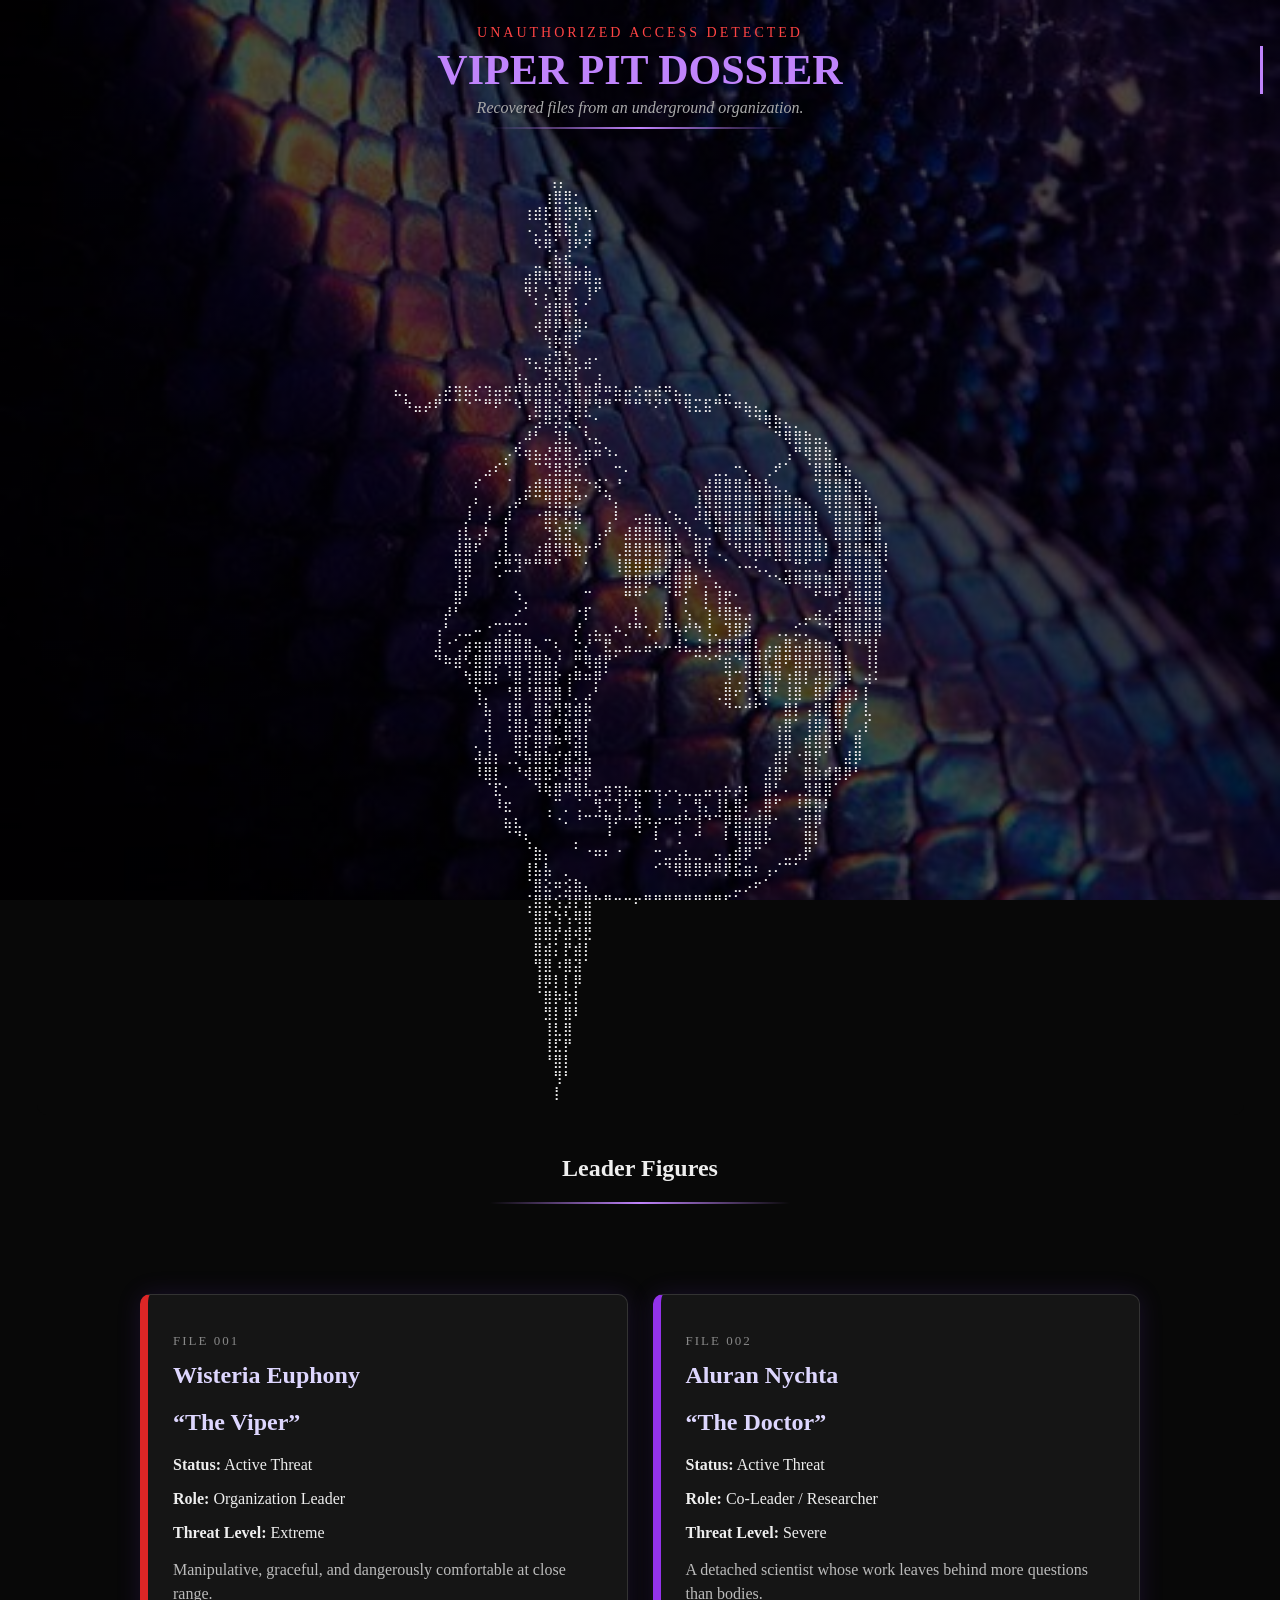
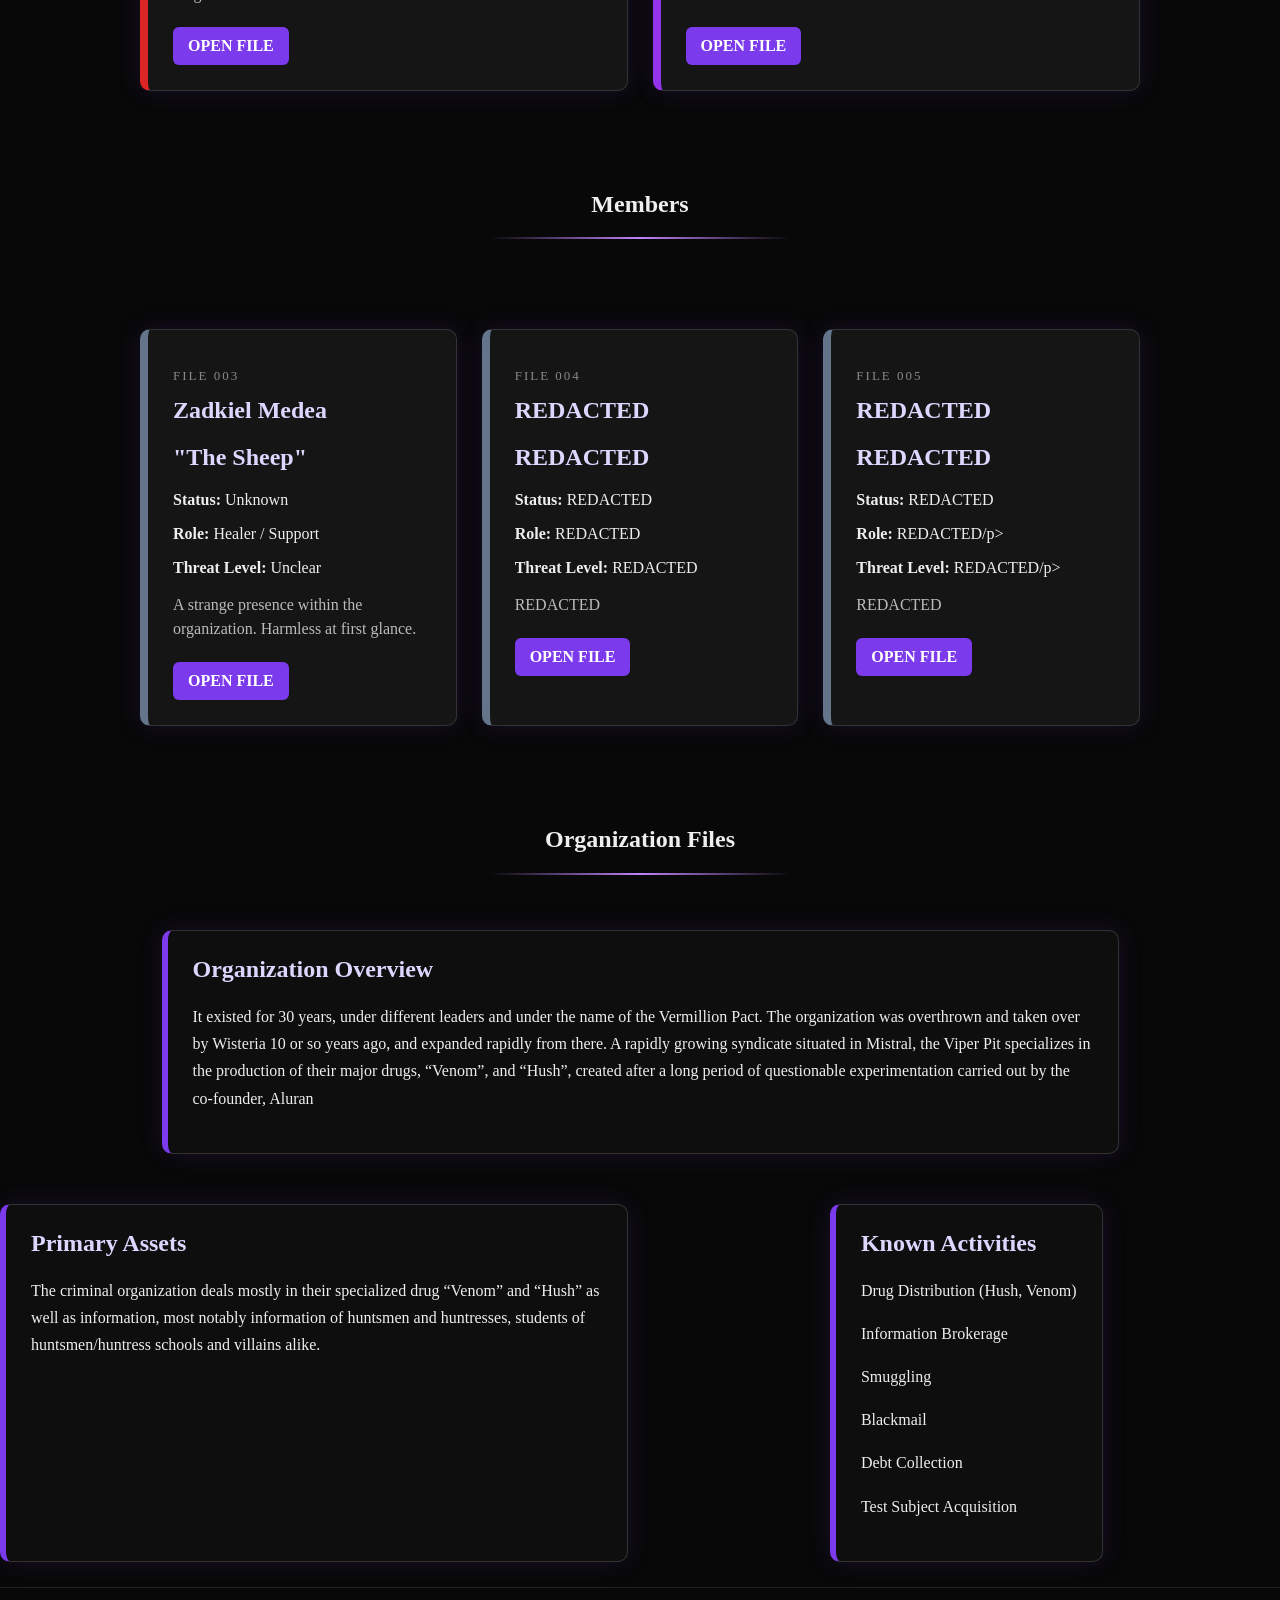
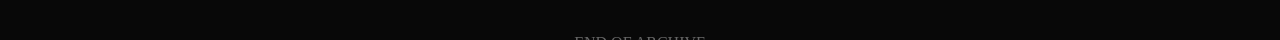
==== index.html @ e2e2256f "Add footer with 'END OF ARCHIVE' message" ====
<!DOCTYPE html>
<html>
<head>
<title>Viper Pit Dossier</title>
<link rel="stylesheet" href="style.css">
</head>
<body>
<header class="site-header">
<p class="access-warning">UNAUTHORIZED ACCESS DETECTED</p>
<h1 class="typewriter">VIPER PIT DOSSIER</h1>
<p class="subtitle">Recovered files from an underground organization.</p>
<div class="header-divider"></div>
</header>

    
<section class="transparent-card">
   <pre>
                  ⠀⢠⡄⠀⠀⠀⠀⠀⠀⠀⠀⠀⠀⠀⠀⠀⠀⠀⠀⠀⠀⠀⠀⠀⠀⠀⠀⠀⠀⠀⠀⠀⠀⠀⠀
⠀⠀⠀⠀⠀⠀⠀⠀⠀⠀⠀⠀⠀⠀⠀⢰⣿⣿⡂⠀⠀⠀⠀⠀⠀⠀⠀⠀⠀⠀⠀⠀⠀⠀⠀⠀⠀⠀⠀⠀⠀⠀⠀⠀⠀⠀⠀⠀⠀⠀
⠀⠀⠀⠀⠀⠀⠀⠀⠀⠀⠀⠀⠀⢰⣾⡯⣿⣾⢿⢷⠂⠀⠀⠀⠀⠀⠀⠀⠀⠀⠀⠀⠀⠀⠀⠀⠀⠀⠀⠀⠀⠀⠀⠀⠀⠀⠀⠀⠀⠀
⠀⠀⠀⠀⠀⠀⠀⠀⠀⠀⠀⠀⠀⠠⡀⣝⣿⣷⡇⣠⠀⠀⠀⠀⠀⠀⠀⠀⠀⠀⠀⠀⠀⠀⠀⠀⠀⠀⠀⠀⠀⠀⠀⠀⠀⠀⠀⠀⠀⠀
⠀⠀⠀⠀⠀⠀⠀⠀⠀⠀⠀⠀⠀⠀⠫⢿⡁⢸⠟⠝⠀⠀⠀⠀⠀⠀⠀⠀⠀⠀⠀⠀⠀⠀⠀⠀⠀⠀⠀⠀⠀⠀⠀⠀⠀⠀⠀⠀⠀⠀
⠀⠀⠀⠀⠀⠀⠀⠀⠀⠀⠀⠀⠀⠀⣀⢠⣷⣯⡀⡀⠀⠀⠀⠀⠀⠀⠀⠀⠀⠀⠀⠀⠀⠀⠀⠀⠀⠀⠀⠀⠀⠀⠀⠀⠀⠀⠀⠀⠀⠀
⠀⠀⠀⠀⠀⠀⠀⠀⠀⠀⠀⠀⠀⣴⡿⣿⢯⣿⡿⣿⣤⠀⠀⠀⠀⠀⠀⠀⠀⠀⠀⠀⠀⠀⠀⠀⠀⠀⠀⠀⠀⠀⠀⠀⠀⠀⠀⠀⠀⠀
⠀⠀⠀⠀⠀⠀⠀⠀⠀⠀⠀⠀⠀⠻⡃⡌⣻⡏⡀⢸⠋⠀⠀⠀⠀⠀⠀⠀⠀⠀⠀⠀⠀⠀⠀⠀⠀⠀⠀⠀⠀⠀⠀⠀⠀⠀⠀⠀⠀⠀
⠀⠀⠀⠀⠀⠀⠀⠀⠀⠀⠀⠀⠀⠀⠁⣺⣿⣿⡅⠁⠀⠀⠀⠀⠀⠀⠀⠀⠀⠀⠀⠀⠀⠀⠀⠀⠀⠀⠀⠀⠀⠀⠀⠀⠀⠀⠀⠀⠀⠀
⠀⠀⠀⠀⠀⠀⠀⠀⠀⠀⠀⠀⠀⠀⢴⡿⡿⣷⣿⠆⠀⠀⠀⠀⠀⠀⠀⠀⠀⠀⠀⠀⠀⠀⠀⠀⠀⠀⠀⠀⠀⠀⠀⠀⠀⠀⠀⠀⠀⠀
⠀⠀⠀⠀⠀⠀⠀⠀⠀⠀⠀⠀⠀⠀⠀⢳⡷⣿⠏⠀⠀⠀⠀⠀⠀⠀⠀⠀⠀⠀⠀⠀⠀⠀⠀⠀⠀⠀⠀⠀⠀⠀⠀⠀⠀⠀⠀⠀⠀⠀
⠀⠀⠀⠀⠀⠀⠀⠀⠀⠀⠀⠀⠀⢤⡀⣴⣻⣳⡄⣠⠄⠀⠀⠀⠀⠀⠀⠀⠀⠀⠀⠀⠀⠀⠀⠀⠀⠀⠀⠀⠀⠀⠀⠀⠀⠀⠀⠀⠀⠀
⠀⠀⠀⠀⠀⠀⠀⠀⠀⠀⠀⠀⢠⡀⠉⣳⢿⣷⡏⠉⢠⠀⠀⠀⠀⠀⠀⠀⠀⠀⠀⠀⠀⠀⠀⠀⠀⠀⠀⠀⠀⠀⠀⠀⠀⠀⠀⠀⠀⠀
⣄⡀⠀⠀⢀⡴⢶⣦⡔⢲⣤⡶⠾⣷⣾⣿⣣⣹⣿⣶⡿⠶⣦⣤⢖⣤⣴⠶⣄⣀⠀⠀⢀⣀⠀⠀⠀⠀⠀⠀⠀⠀⠀⠀⠀⠀⠀⠀⠀⠀
⠀⠳⣤⡴⠟⠉⠉⠑⠉⠛⠟⠉⠳⠋⣿⣿⣮⣻⣿⡟⠻⠛⠉⠛⠛⠙⠝⠋⠙⢿⣍⣯⠛⠓⠶⣦⣄⡀⠀⠀⠀⠀⠀⠀⠀⠀⠀⠀⠀⠀
⠀⠀⠀⠀⠀⠀⠀⠀⠀⠀⠀⠀⠀⠘⣩⠿⡽⣥⢏⡉⠂⠀⠀⠀⠀⠀⠀⠀⠀⠀⠀⠀⠀⠀⠀⠈⠙⢿⣷⣄⡀⠀⠀⠀⠀⠀⠀⠀⠀⠀
⠀⠀⠀⠀⠀⠀⠀⠀⠀⠀⠀⠀⢀⠼⠃⠀⣹⣇⠀⠣⣄⠀⠀⠀⠀⠀⠀⠀⠀⠀⠀⠀⠀⠀⠀⠀⠀⠀⠙⢿⣿⣷⣤⡀⠀⠀⠀⠀⠀⠀
⠀⠀⠀⠀⠀⠀⠀⠀⠀⠀⠀⡠⠫⢶⣦⣜⣟⣿⣡⣶⠶⠱⠄⠀⠀⠀⠀⠀⠀⠀⠀⠀⠀⠀⠀⠀⠀⠀⠀⢠⠛⢿⣿⣷⡀⠀⠀⠀⠀⠀
⠀⠀⠀⠀⠀⠀⠀⠀⠀⣠⠎⠁⠀⠀⠉⢙⣿⣽⣋⠁⠀⠀⠒⠄⠀⠀⠀⠀⠀⠀⠀⠀⣀⡀⠒⢄⠀⢀⠞⠁⠀⠈⣿⣿⣿⣦⠀⠀⠀⠀
⠀⠀⠀⠀⠀⠀⠀⠀⠎⠀⠀⠈⠀⣠⣾⣿⣿⣿⡍⠑⢮⡁⠘⠀⠀⠀⠀⠀⠀⠀⢀⣼⣿⣿⣿⣾⣷⣧⣄⡀⠀⠀⢹⣿⣿⣿⣷⡀⠀⠀
⠀⠀⠀⠀⠀⠀⠀⢀⠆⢀⠀⢀⡴⠋⠉⢻⣿⣯⡛⠁⠀⠙⡄⠀⠀⠀⠀⠀⠀⠀⣸⣿⣿⣿⣿⣿⣿⣿⣿⣿⣶⣄⠀⢿⣿⣿⣿⣷⡀⠀
⠀⠀⠀⠀⠀⠀⠀⡸⠀⡸⠀⡼⠀⠀⠐⣿⡗⣟⣷⠀⠀⢀⠇⠀⢤⣶⣤⡈⢦⡀⠼⣿⣿⣿⣿⣿⣿⣿⣿⣿⣿⣿⡇⠈⣿⣿⣿⣿⣇⠀
⠀⠀⠀⠀⠀⠀⢰⣇⢠⠇⠀⡇⠀⠀⠀⢙⣾⣽⠁⠀⢠⠞⠀⣼⣿⣿⣿⣿⡄⠹⣄⣈⠛⣿⣿⣿⣿⣿⣿⣿⣿⣿⣧⡀⣿⣿⣿⣿⣿⠀
⠀⠀⠀⠀⠀⠀⣼⣿⠏⠀⢠⣇⣀⠀⣰⣿⢿⣿⣷⠖⠋⠀⢀⣿⣿⣿⣿⣿⣿⠀⣿⡏⢀⠈⠻⢿⣿⣿⣿⣿⣿⣿⣿⡇⢸⣿⣿⣿⣿⡇
⠀⠀⠀⠀⠀⠀⢿⣿⠀⠀⠖⣛⣹⠛⠛⠛⠋⠀⠀⠂⠀⠀⢸⣿⣿⣿⣿⣿⣿⣷⠘⣇⠀⠁⠠⠤⢅⡀⠉⣉⣛⣋⡉⢀⣿⣿⣿⣿⣿⡁
⠀⠀⠀⠀⠀⠀⢸⡏⠀⠀⠈⠀⠀⠀⠀⠀⠀⠀⠀⠀⠀⠀⠀⣿⣿⡿⠻⣿⣿⣿⠇⡈⣄⠀⠀⠀⠀⠈⠑⠾⠿⣿⣿⣿⣿⡟⣿⣿⣿⠀
⠀⠀⠀⠀⠀⠀⣿⠃⠀⠀⠀⠀⠱⡀⠀⠀⠀⠀⠀⠉⠀⠀⠀⠛⠛⠁⠀⡈⠛⡅⠀⡇⢸⣟⠂⠀⠀⠀⠀⠀⠀⠀⠋⠛⢋⣼⣿⣿⣿⠀
⠀⠀⠀⠀⠀⡼⠃⠀⠀⠀⠀⠀⠔⠁⠀⠀⠀⠀⠐⡏⠀⠀⠀⠀⡇⠀⠀⣧⠀⢢⠀⢱⠸⣿⣯⣠⠀⠀⠀⠀⠀⣀⣴⣠⣺⣿⣿⣿⣿⠀
⠀⠀⠀⠀⢠⠃⢀⣀⠤⠐⢉⣩⣉⠁⠀⠀⠀⠀⡜⢀⣄⣀⠦⡘⠛⢂⠜⠛⢧⠞⠳⢘⡀⢹⣿⣷⠀⠀⢀⡀⣊⡁⠈⠙⣿⣿⣿⣿⣿⠀
⠀⠀⠀⠀⣸⠐⢁⣴⢶⣶⣿⣿⣿⣿⣄⠉⢆⠀⣑⡜⠉⣟⣀⣤⣀⣤⠦⠤⢼⣅⣨⢸⢸⣿⣿⣿⣇⣠⣤⣿⣥⣾⣷⣶⣌⠉⠙⢻⡇⠀
⠀⠀⠀⠀⠙⠷⣾⠣⣿⣿⡿⢿⣿⢻⣿⣷⡜⠀⡛⢿⣾⡟⠁⠀⠀⠀⠀⠀⠀⠀⠉⠑⠙⣶⠙⣿⣿⣏⣿⠟⣿⣿⣿⣿⣿⣧⠀⢸⡇⠀
⠀⠀⠀⠀⠀⠀⠀⢳⣿⣿⡆⠘⣿⢨⣿⣿⡗⢰⠿⠶⡿⠁⠀⠀⠀⠀⠀⠀⠀⠀⠀⠀⠀⣹⢉⣹⣿⣿⡿⢰⣿⡇⣼⣿⣿⡿⠀⢴⠅⠀
⠀⠀⠀⠀⠀⠀⠀⠀⢳⡀⠀⠘⣿⠘⣿⣿⣿⠸⡀⣠⠃⠀⠀⠀⠀⠀⠀⠀⠀⠀⠀⠀⢀⣿⠖⢊⡝⡿⠃⢸⣿⠀⣿⣿⣿⣷⡆⡇⠀⠀
⠀⠀⠀⠀⠀⠀⠀⠀⠈⣧⠀⢸⣿⠀⣿⣷⢻⣻⣾⡷⠀⠀⠀⠀⠀⠀⠀⠀⠀⠀⠀⠀⠀⠙⠒⠚⠋⠁⠀⣿⡇⢠⣿⣿⣿⡿⠀⣇⠀⠀
⠀⠀⠀⠀⠀⠀⠀⠀⠀⣸⠀⢨⣿⡇⣽⣿⠟⣷⣿⡏⠀⠀⠀⠀⠀⠀⠀⠀⠀⠀⠀⠀⠀⠀⠀⠀⠀⠀⢠⣿⠁⢸⣿⣿⣿⠇⢀⡎⠀⠀
⠀⠀⠀⠀⠀⠀⠀⠀⡀⢸⠀⠀⣿⡏⣿⡿⠷⠻⣽⡇⠀⠀⠀⠀⠀⠀⠀⠀⠀⠀⠀⠀⠀⠀⠀⠀⠀⠀⢸⣿⠀⣾⣿⣿⠟⠀⣿⠀⠀⠀
⠀⠀⠀⠀⠀⠀⠀⠀⢼⣼⡆⢀⡙⢷⣿⣷⡞⣾⣻⣧⠀⠀⠀⠀⠀⠀⠀⠀⠀⠀⠀⠀⠀⠀⠀⠀⠀⠀⣾⡏⠐⣿⡟⠁⠀⣼⡿⠀⠀⠀
⠀⠀⠀⠀⠀⠀⠀⠀⠸⣿⡇⠀⠘⢾⣿⣯⠗⢿⣻⡿⠀⠀⠀⠀⠀⠀⠀⠀⠀⠀⠀⠀⠀⠀⠀⠀⠀⣼⣿⠃⠀⣿⣷⣾⣿⡿⠃⠀⠀⠀
⠀⠀⠀⠀⠀⠀⠀⠀⠀⠈⣏⠂⠀⠀⠹⢷⣿⠿⣿⣧⡤⢶⢲⣦⣤⠤⢤⡠⢄⣀⣀⣤⢤⡦⡴⡆⠀⣿⡃⠄⢀⣻⣿⣿⠁⠀⠀⠀⠀⠀
⠀⠀⠀⠀⠀⠀⠀⠀⠀⠀⠸⣖⠀⠀⠀⢀⠉⡀⢈⠀⢻⡉⢹⠁⡷⠀⠸⠀⠘⡀⢻⡄⢸⣇⣿⡅⢀⣿⠋⠀⠸⣿⣿⠇⠀⠀⠀⠀⠀⠀
⠀⠀⠀⠀⠀⠀⠀⠀⠀⠀⠀⣦⣆⠀⠀⠈⠐⠄⠘⠉⠉⢻⠞⠒⣾⠲⡴⠒⠾⠓⢺⠙⠉⡿⣿⣶⣾⡿⠂⠀⠐⣿⡿⠀⠀⠀⠀⠀⠀⠀
⠀⠀⠀⠀⠀⠀⠀⠀⠀⠀⠀⠈⠙⢆⠀⠀⠀⠀⡀⠀⠀⠘⠀⠀⠈⠀⠇⠀⢘⠀⠚⠀⠀⠇⢻⣿⣿⡧⠀⠀⠀⣿⡇⠀⠀⠀⠀⠀⠀⠀
⠀⠀⠀⠀⠀⠀⠀⠀⠀⠀⠀⠀⠀⠈⣷⡄⠀⠀⠁⠐⠶⠆⠐⠀⠀⠀⠒⣀⣠⣆⣀⠀⢤⣠⣾⡿⠉⠀⠀⣀⣠⡟⠀⠀⠀⠀⠀⠀⠀⠀
⠀⠀⠀⠀⠀⠀⠀⠀⠀⠀⠀⠀⠀⢸⣧⣧⠀⡀⠀⠀⠀⠀⠀⠀⠀⠀⠊⠙⢿⣿⣿⡿⠿⡿⣯⣶⠆⢠⠌⠉⠁⠀⠀⠀⠀⠀⠀⠀⠀⠀
⠀⠀⠀⠀⠀⠀⠀⠀⠀⠀⠀⠀⠀⠈⣿⣕⠶⣪⣷⡄⠀⠀⠀⠀⠀⠀⠀⠀⠀⠀⠀⠀⠀⠀⣀⡠⠖⠁⠀⠀⠀⠀⠀⠀⠀⠀⠀⠀⠀⠀
⠀⠀⠀⠀⠀⠀⠀⠀⠀⠀⠀⠀⠀⢈⣿⣟⢪⣹⡟⣿⠓⠛⠒⠒⠖⠛⠛⠛⠛⠛⠛⠛⠛⠋⠁⠀⠀⠀⠀⠀⠀⠀⠀⠀⠀⠀⠀⠀⠀⠀
⠀⠀⠀⠀⠀⠀⠀⠀⠀⠀⠀⠀⠀⠈⣿⣏⢳⢣⢿⣿⠀⠀⠀⠀⠀⠀⠀⠀⠀⠀⠀⠀⠀⠀⠀⠀⠀⠀⠀⠀⠀⠀⠀⠀⠀⠀⠀⠀⠀⠀
⠀⠀⠀⠀⠀⠀⠀⠀⠀⠀⠀⠀⠀⠀⣿⣿⡞⣾⢾⣟⠀⠀⠀⠀⠀⠀⠀⠀⠀⠀⠀⠀⠀⠀⠀⠀⠀⠀⠀⠀⠀⠀⠀⠀⠀⠀⠀⠀⠀⠀
⠀⠀⠀⠀⠀⠀⠀⠀⠀⠀⠀⠀⠀⠀⣿⣾⡅⡟⣾⡇⠀⠀⠀⠀⠀⠀⠀⠀⠀⠀⠀⠀⠀⠀⠀⠀⠀⠀⠀⠀⠀⠀⠀⠀⠀⠀⠀⠀⠀⠀
⠀⠀⠀⠀⠀⠀⠀⠀⠀⠀⠀⠀⠀⠀⢻⣿⠰⣿⣽⠁⠀⠀⠀⠀⠀⠀⠀⠀⠀⠀⠀⠀⠀⠀⠀⠀⠀⠀⠀⠀⠀⠀⠀⠀⠀⠀⠀⠀⠀⠀
⠀⠀⠀⠀⠀⠀⠀⠀⠀⠀⠀⠀⠀⠀⢸⡿⡇⡇⡿⠀⠀⠀⠀⠀⠀⠀⠀⠀⠀⠀⠀⠀⠀⠀⠀⠀⠀⠀⠀⠀⠀⠀⠀⠀⠀⠀⠀⠀⠀⠀
⠀⠀⠀⠀⠀⠀⠀⠀⠀⠀⠀⠀⠀⠀⠈⣿⡷⣗⡇⠀⠀⠀⠀⠀⠀⠀⠀⠀⠀⠀⠀⠀⠀⠀⠀⠀⠀⠀⠀⠀⠀⠀⠀⠀⠀⠀⠀⠀⠀⠀
⠀⠀⠀⠀⠀⠀⠀⠀⠀⠀⠀⠀⠀⠀⠀⣻⡇⣿⠇⠀⠀⠀⠀⠀⠀⠀⠀⠀⠀⠀⠀⠀⠀⠀⠀⠀⠀⠀⠀⠀⠀⠀⠀⠀⠀⠀⠀⠀⠀⠀
⠀⠀⠀⠀⠀⠀⠀⠀⠀⠀⠀⠀⠀⠀⠀⢸⣇⣿⠀⠀⠀⠀⠀⠀⠀⠀⠀⠀⠀⠀⠀⠀⠀⠀⠀⠀⠀⠀⠀⠀⠀⠀⠀⠀⠀⠀⠀⠀⠀⠀
⠀⠀⠀⠀⠀⠀⠀⠀⠀⠀⠀⠀⠀⠀⠀⢸⣏⡟⠀⠀⠀⠀⠀⠀⠀⠀⠀⠀⠀⠀⠀⠀⠀⠀⠀⠀⠀⠀⠀⠀⠀⠀⠀⠀⠀⠀⠀⠀⠀⠀
⠀⠀⠀⠀⠀⠀⠀⠀⠀⠀⠀⠀⠀⠀⠀⠘⣿⡇⠀⠀⠀⠀⠀⠀⠀⠀⠀⠀⠀⠀⠀⠀⠀⠀⠀⠀⠀⠀⠀⠀⠀⠀⠀⠀⠀⠀⠀⠀⠀⠀
⠀⠀⠀⠀⠀⠀⠀⠀⠀⠀⠀⠀⠀⠀⠀⠀⢻⠃⠀⠀⠀⠀⠀⠀⠀⠀⠀⠀⠀⠀⠀⠀⠀⠀⠀⠀⠀⠀⠀⠀⠀⠀⠀⠀⠀⠀⠀⠀⠀⠀
⠀⠀⠀⠀⠀⠀⠀⠀⠀⠀⠀⠀  ⠀⠀⢸⠀⠀⠀⠀⠀⠀⠀⠀⠀⠀⠀⠀⠀⠀⠀⠀⠀⠀⠀⠀⠀⠀⠀⠀⠀⠀⠀⠀⠀⠀⠀⠀⠀
</pre>
</section>

    <header class="site-header">
<h2>Leader Figures</h2>
        <div class="header-divider"></div>
</header>
    
<main class="archive">
<section class="dossier-card extreme">
<p class="file-label">FILE 001</p>
<h2>Wisteria Euphony</h2>
<h2>“The Viper”</h2>
<p><strong>Status:</strong> Active Threat</p>
<p><strong>Role:</strong> Organization Leader</p>
<p><strong>Threat Level:</strong> Extreme</p>

<p class="description">
Manipulative, graceful, and dangerously comfortable at close range.
</p>

<a href="wisteria.html" class="file-button">OPEN FILE</a>
</section>

<section class="dossier-card severe">
<p class="file-label">FILE 002</p>
<h2>Aluran Nychta </h2>
<h2>“The Doctor”</h2>
<p><strong>Status:</strong> Active Threat</p>
<p><strong>Role:</strong> Co-Leader / Researcher</p>
<p><strong>Threat Level:</strong> Severe</p>

<p class="description">
A detached scientist whose work leaves behind more questions than bodies.
</p>

<a href="aluran.html" class="file-button">OPEN FILE</a>
</section>
</main>

     <header class="site-header">
<h2>Members</h2>
<div class="header-divider"></div>
     </header>
<main class="archive">

    <section class="dossier-card unknown">
<p class="file-label">FILE 003</p>
<h2>Zadkiel Medea</h2>
<h2>"The Sheep"</h2>
<p><strong>Status:</strong> Unknown</p>
<p><strong>Role:</strong> Healer / Support</p>
<p><strong>Threat Level:</strong> Unclear</p>

<p class="description">
A strange presence within the organization. Harmless at first glance.
</p>

<a href="zadkiel.html" class="file-button">OPEN FILE</a>
</section>

    <section class="dossier-card unknown">
<p class="file-label">FILE 004</p>
<h2>REDACTED</h2>
<h2>REDACTED</h2>
<p><strong>Status:</strong> REDACTED</p>
<p><strong>Role:</strong> REDACTED</p>
<p><strong>Threat Level:</strong> REDACTED</p>

<p class="description">
REDACTED
</p>

<a href="#.html" class="file-button">OPEN FILE</a>
</section>

    <section class="dossier-card unknown">
<p class="file-label">FILE 005</p>
<h2>REDACTED</h2>
<h2>REDACTED</h2>
<p><strong>Status:</strong> REDACTED</p>
<p><strong>Role:</strong> REDACTED/p>
<p><strong>Threat Level:</strong> REDACTED/p>

<p class="description">
REDACTED
</p>

<a href="#.html" class="file-button">OPEN FILE</a>
</section>
</main>
    
<header class="site-header">
<h2>Organization Files</h2>
<div class="header-divider"></div>
</header>
    
<section class="knowledge-card">

    <h2>Organization Overview</h2>

    <p>
      It existed for 30 years, under different leaders and under the name of the Vermillion Pact. The organization was overthrown and taken over by Wisteria 10 or so years ago, and expanded rapidly from there. A rapidly growing syndicate situated in Mistral, the Viper Pit specializes in the production of their major drugs, “Venom”, and “Hush”, created after a long period of questionable experimentation carried out by the co-founder, Aluran
    </p>

</section>
     <div class="profile-grid">     
<section class="knowledge-card">
    <h2>Primary Assets</h2>
    <p>The criminal organization deals mostly in their specialized drug “Venom” and “Hush” as well as information, most notably information of huntsmen and huntresses, students of huntsmen/huntress schools and villains alike.</p>
</section>

<section class="knowledge-card">
    <h2>Known Activities</h2>
<p>Drug Distribution (Hush, Venom)</p>
<p>Information Brokerage</p>
<p>Smuggling</p>
<p>Blackmail</p>
<p>Debt Collection</p>
<p>Test Subject Acquisition</p>
</section>
     </div>
    
</body>
    
<footer>
<p>END OF ARCHIVE</p>
</footer>
    
</html>
---- style.css ----
body {
    margin: 0;
    background: #080808;
    color: #eeeeee;
    font-family: Georgia, serif;
}

body {
    background-image:
        linear-gradient(
            rgba(0,0,0,0.7),
            rgba(0,0,0,0.7)
        ),
        url("Scales.jpg");
    background-attachment: fixed;

    background-size: cover;
    background-position: center;
}

.site-header {
    text-align: center;
    padding: 20px 20px;
    border-bottom: 0px solid #6d28d9;
    
}

.access-warning {
    color: #ff4444;
    letter-spacing: 3px;
    font-size: 14px;
}

h1 {
    color: #c084fc;
    font-size: 42px;
    margin: 5px 0;
}

.subtitle {
    color: #aaaaaa;
    font-style: italic;
}



.archive {
    max-width: 1000px;
    margin: 40px auto;
    padding: 20px;

    display: grid;
    grid-template-columns: repeat(auto-fit, minmax(260px, 1fr));
    gap: 25px;
}

.dossier-card {
    background: #151515;
    border: 1px solid #333333;
    border-left: 8px solid #7c3aed;
    border-radius: 10px;
    padding: 25px;
    box-shadow: 0 0 25px rgba(124, 58, 237, 0.15);
}

.dossier-card h2 {
    color: #ddd6fe;
    margin-top: 0;
}

.file-label {
    color: #888888;
    font-size: 13px;
    letter-spacing: 2px;
}

.description {
    color: #bbbbbb;
    line-height: 1.5;
}

.extreme {
    border-left-color: #dc2626;
}

.severe {
    border-left-color: #9333ea;
}

.unknown {
    border-left-color: #64748b;
}

.file-button {
    display: inline-block;
    margin-top: 5px;
    padding: 10px 15px;

    background: #7c3aed;
    color: white;

    text-decoration: none;
    border-radius: 6px;
    font-weight: bold;
}

.file-button:hover {
    background: #a855f7;
    transform: scale(1.05);
}

footer {
    text-align: center;
    color: #666666;
    padding: 30px;
    border-top: 1px solid #222222;
}

.profile-page {
    max-width: 900px;
    margin: 40px auto;
    padding: 20px;
}

.back-link {
    color: #c084fc;
    text-decoration: none;
    font-weight: bold;
}

.back-link:hover {
    color: white;
}

.profile-card {
    background: #151515;
    border: 1px solid #333333;
    border-left: 6px solid #7c3aed;
    border-radius: 10px;
    padding: 25px;
    margin-top: 25px;
    box-shadow: 0 0 20px rgba(124, 58, 237, 0.12);
}

.profile-card h2 {
    color: #ddd6fe;
    margin-top: 0;
}

.warning-card {
    border-left-color: #dc2626;
    background: #1a0d0d;
}

.portrait {
    display: block;
    width: 600px;
    max-width: 100%;

    margin: 30px auto;

    border: 0px solid #7c3aed;
    border-radius: 0px;

    box-shadow: 0 0 0px rgba(124, 58, 237, 0.3);
    }

.profile-card {
    opacity: 0;
    transform: translateY(40px);
    transition: opacity 0.8s ease, transform 0.8s ease;
}

.profile-card.show {
    opacity: 1;
    transform: translateY(0);
}

.profile-card:hover {
    transform: translateY(-5px);
}

.profile-card:hover {
    box-shadow: 0 0 30px rgba(124, 58, 237, 0.5);
}

.typewriter {
    overflow: hidden;
    white-space: nowrap;

    border-right: 3px solid #c084fc;

    width: 0;

    animation:
        typing 3s steps(17, end) forwards,
        blink 0.75s step-end infinite;
}

.typewriter {
    text-align: center;
    margin: 0 auto;
}

@keyframes typing {
    from {
        width: 0;
    }

    to {
        width: 100%;
    }
}

@keyframes blink {
    50% {
        border-color: transparent;
    }
}

.dossier-card:hover {
    transform: translateY(-8px) scale(1.02);

    box-shadow:
        0 0 15px rgba(124, 58, 237, 0.3),
        0 0 30px rgba(124, 58, 237, 0.2);

    border-left-width: 12px;
}

.dossier-card {
    transition: all 0.7s cubic-bezier(0.22, 1, 0.36, 1);
}

.profile-grid {
    display: grid;
    grid-template-columns: repeat(auto-fit, minmax(350px, 1fr));
    gap: 25px;
}

.profile-card {
    padding: 30px;
}

.profile-card p {
    line-height: 1.7;
    margin-bottom: 12px;
}

.bio-card details {
    margin-top: 15px;
    padding: 15px;
    background: #101010;
    border: 1px solid #2f2f2f;
    border-radius: 8px;
}

.bio-card summary {
    cursor: pointer;
    color: #c084fc;
    font-weight: bold;
    letter-spacing: 1px;
}

.bio-card summary:hover {
    color: white;
}

.bio-card p {
    line-height: 1.7;
    margin-bottom: 12px;
}

.quote {
    color: #d8b4fe;
    font-style: italic;
    border-left: 4px solid #7c3aed;
    padding-left: 15px;
}

.bio-text {
    max-width: 850px;
}

.bio-text p {
    line-height: 1.8;
    margin-bottom: 18px;
}

.bio-text {
    color: white;
}

.header-divider {
    width: 300px;
    height: 2px;

    margin: 10px auto;

    background: linear-gradient(
        to right,
        transparent,
        #c084fc,
        transparent
    );
}

.site-header {
    text-align: center;
}

.spotify-container {
    text-align: center;
    margin: 30px 0;
}

.button-container {
    text-align: center;
     display: flex;

    justify-content: center;

    gap: 15px;

    margin: 5px 0;
}

.site-header h1 {
    margin: 0;
}

.site-header p {
    margin: 5px 0;
}

.character-quote {
    font-style: italic;
    font-size: 1.6em;

    color: #d8b4fe;
    text-align: center;
    margin: 20px 0;

}

.reveal-quote {
    opacity: 0;
    filter: blur(12px);
    transform: translateY(10px);

    transition:
        opacity 1.5s ease,
        filter 1.5s ease,
        transform 1.5s ease;
}

.reveal-quote.show {
    opacity: 1;
    filter: blur(0);
    transform: translateY(0);
}

.knowledge-card {

    background: rgba(15, 15, 15, 0.92);

    border: 1px solid #333333;

    border-left: 6px solid #7c3aed;

    border-radius: 10px;

    padding: 25px;

    margin: 25px auto;

    max-width: 900px;

    box-shadow: 0 0 25px rgba(124, 58, 237, 0.15);

}

.knowledge-card h2 {

    color: #ddd6fe;

    margin-top: 0;

}

.knowledge-card p {

    

    line-height: 1.7;
}

.transparent-card {
    background: rgba(15, 15, 15, 0.00);
    border: 1px solid rgba(192, 132, 252, 0.0);
    border-left: 6px solid rgba(124, 58, 237, 0.0);
    border-radius: 10px;
    text-align: center;
    padding: 0px;
    margin: 0px auto;
    max-width: 1200px;

    box-shadow: 0 0 25px rgba(124, 58, 237, 0.00);

    backdrop-filter: blur(0px);
}
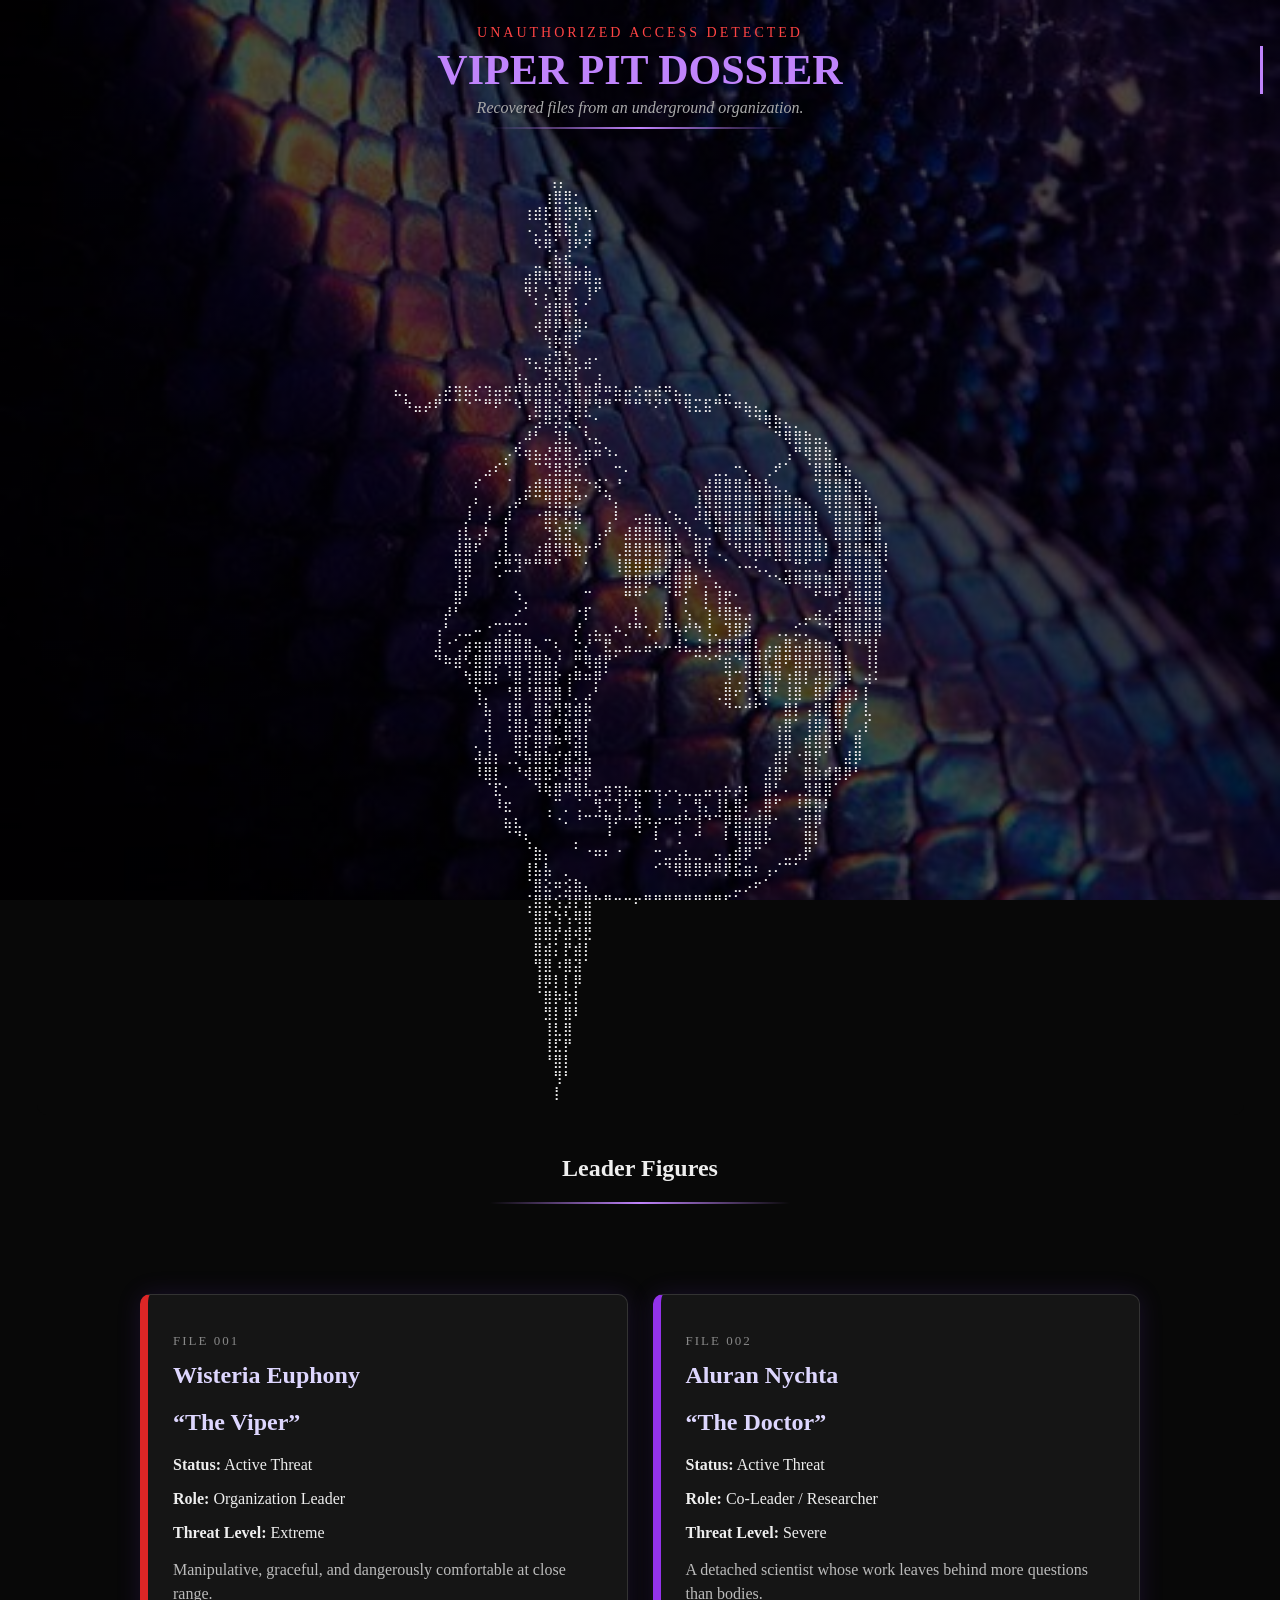
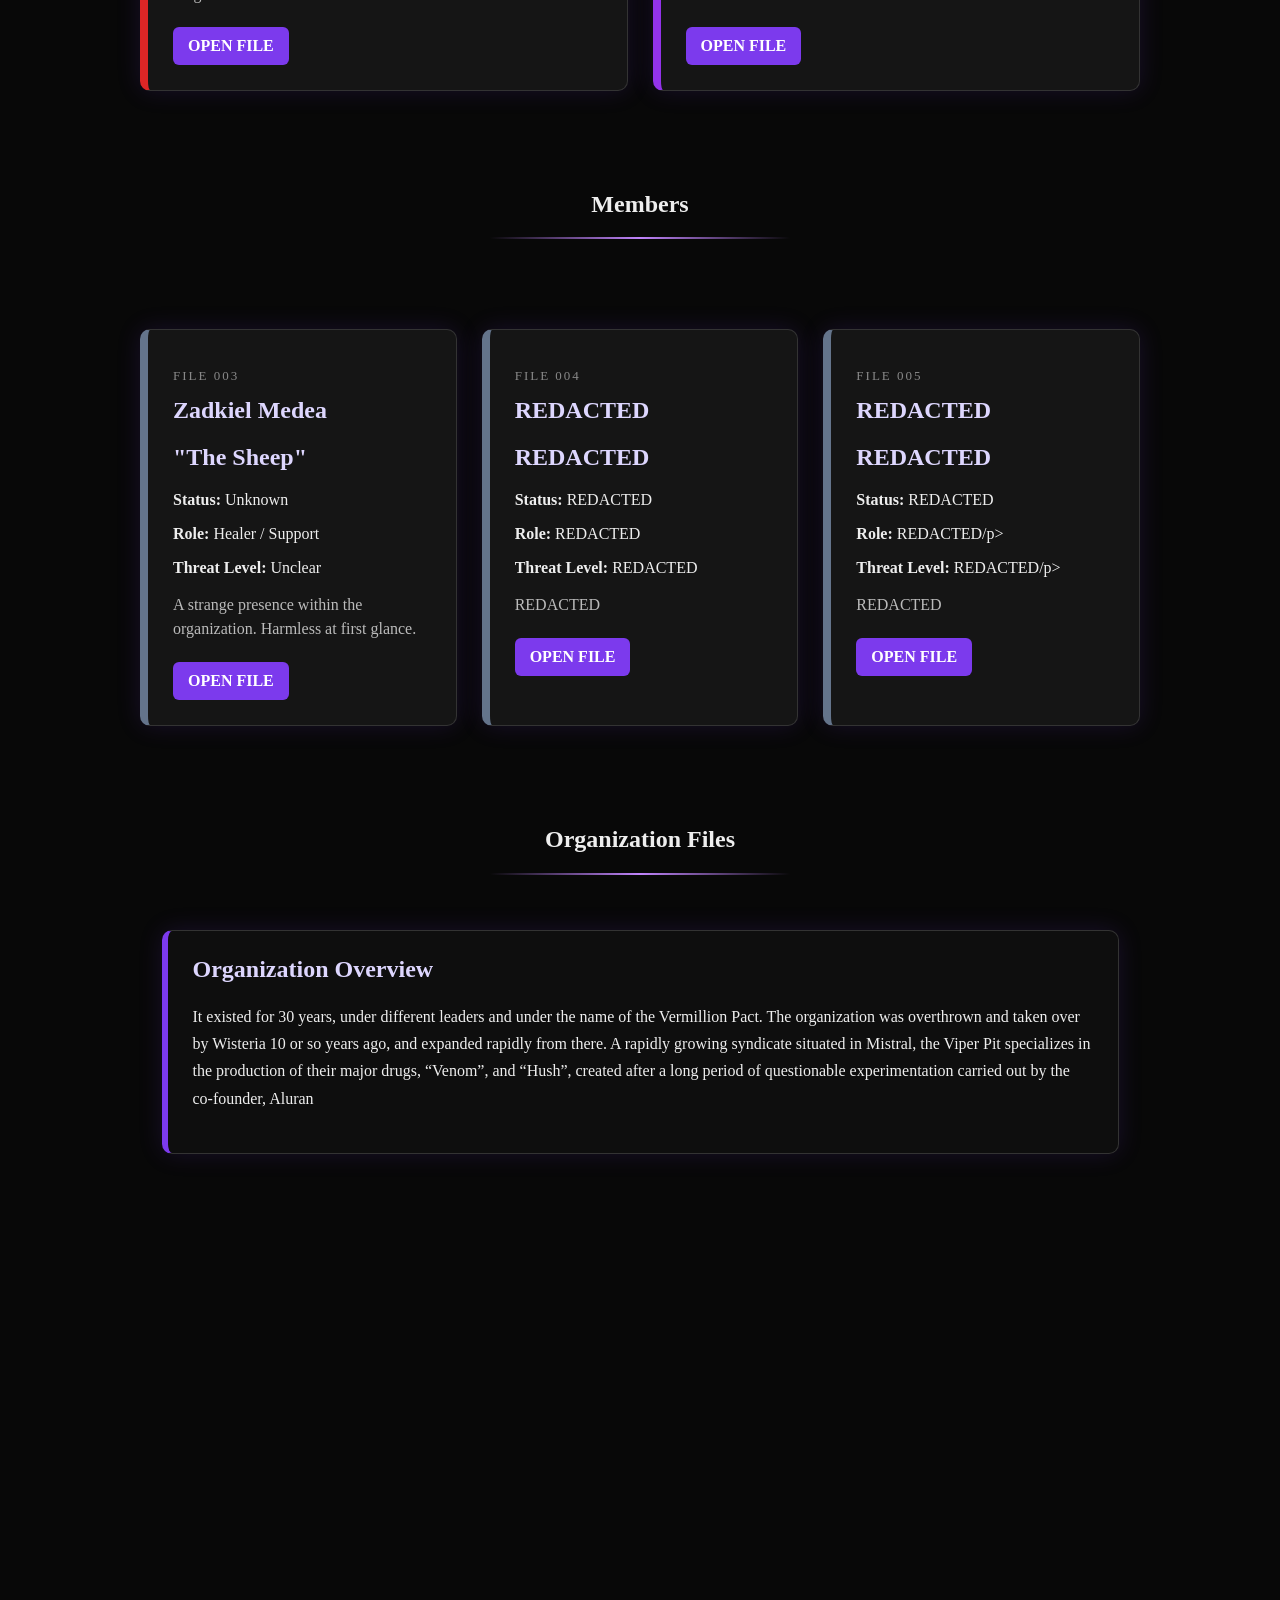
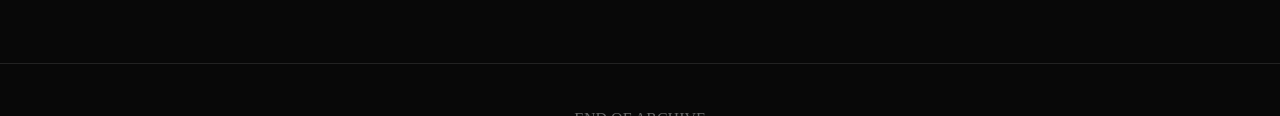
==== commit d3d77482: "Rename knowledge-card sections to profile-card" ====
--- a/index.html
+++ b/index.html
@@ -179,13 +179,13 @@
     </p>
 
 </section>
-     <div class="profile-grid">     
-<section class="knowledge-card">
+    <main class="archive">   
+ <section class="profile-card">
     <h2>Primary Assets</h2>
     <p>The criminal organization deals mostly in their specialized drug “Venom” and “Hush” as well as information, most notably information of huntsmen and huntresses, students of huntsmen/huntress schools and villains alike.</p>
 </section>
 
-<section class="knowledge-card">
+ <section class="profile-card">
     <h2>Known Activities</h2>
 <p>Drug Distribution (Hush, Venom)</p>
 <p>Information Brokerage</p>
@@ -194,7 +194,7 @@
 <p>Debt Collection</p>
 <p>Test Subject Acquisition</p>
 </section>
-     </div>
+    </main>
     
 </body>
     
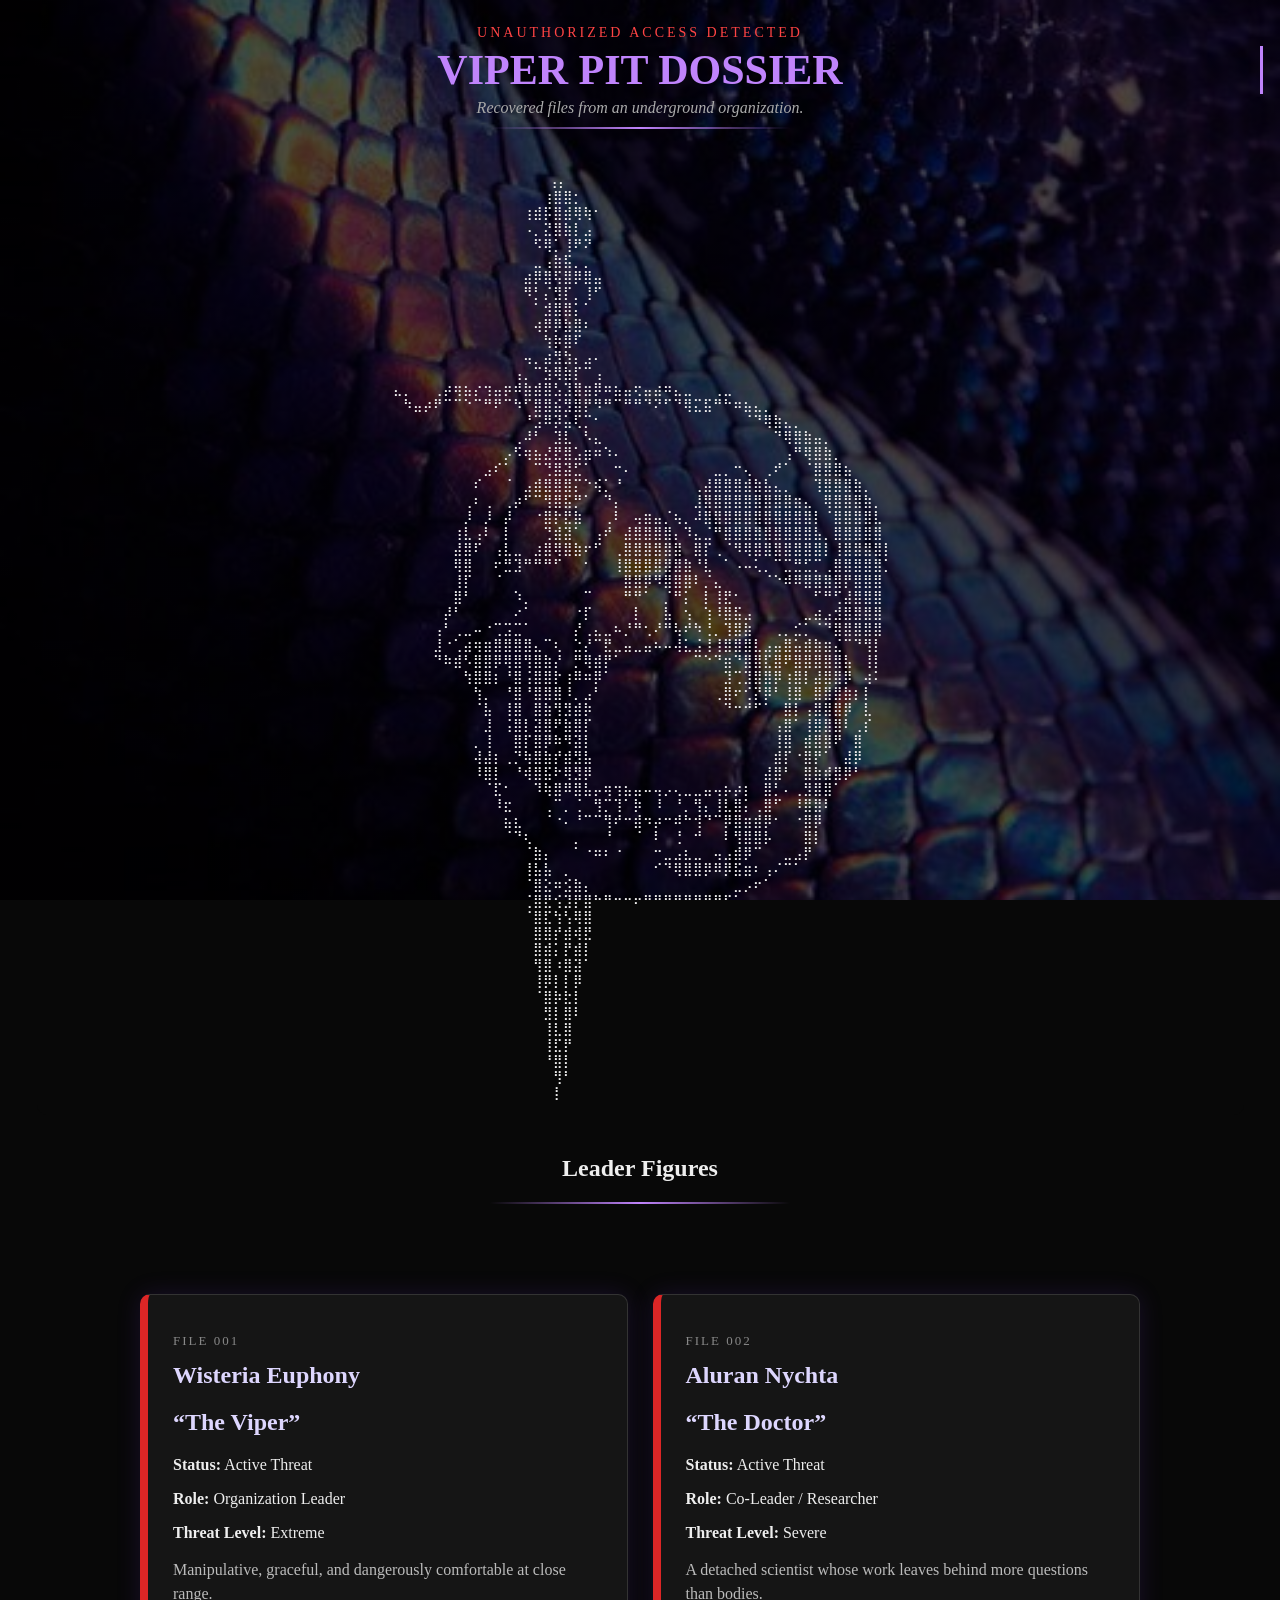
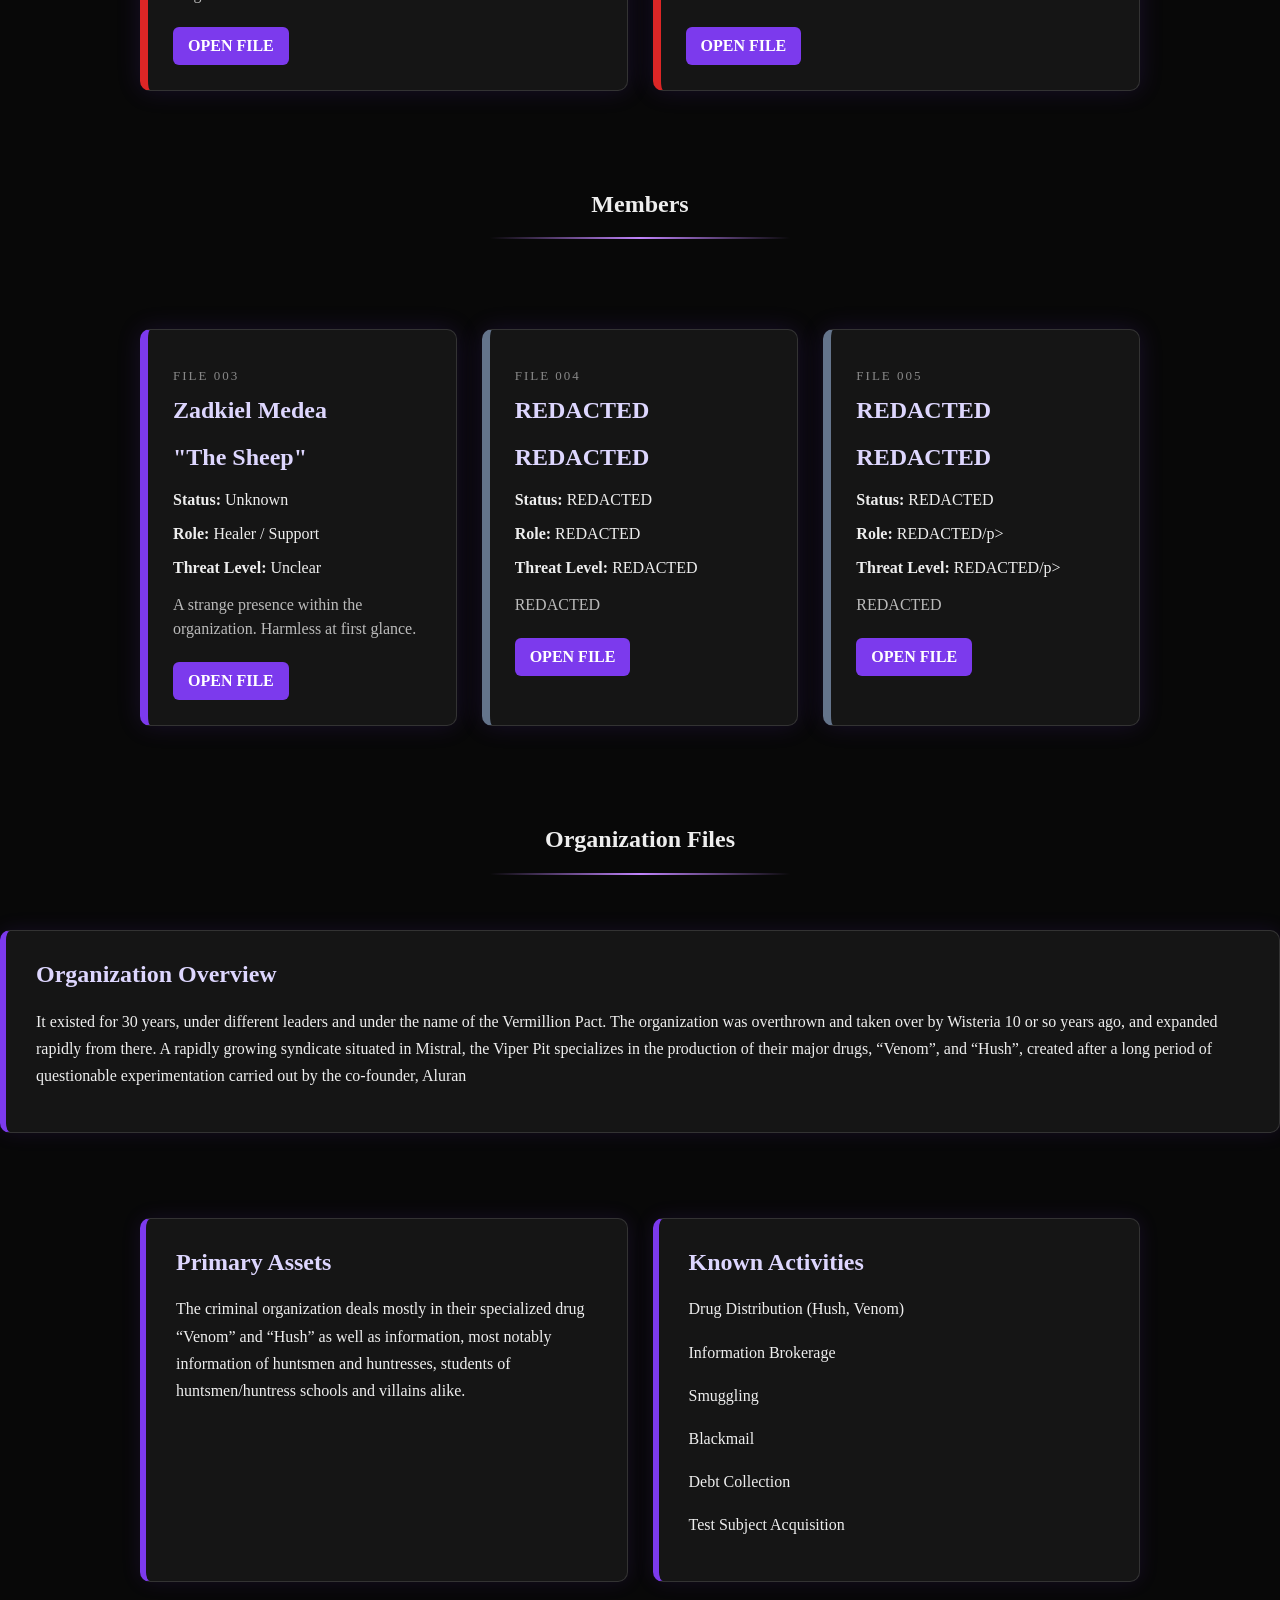
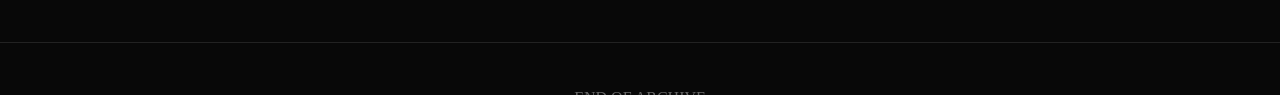
==== commit df93ff75: "Update index.html" ====
--- a/index.html
+++ b/index.html
@@ -97,7 +97,7 @@
 <a href="wisteria.html" class="file-button">OPEN FILE</a>
 </section>
 
-<section class="dossier-card severe">
+<section class="dossier-card extreme">
 <p class="file-label">FILE 002</p>
 <h2>Aluran Nychta </h2>
 <h2>“The Doctor”</h2>
@@ -119,7 +119,7 @@
      </header>
 <main class="archive">
 
-    <section class="dossier-card unknown">
+    <section class="dossier-card Severe">
 <p class="file-label">FILE 003</p>
 <h2>Zadkiel Medea</h2>
 <h2>"The Sheep"</h2>
@@ -170,7 +170,7 @@
 <div class="header-divider"></div>
 </header>
     
-<section class="knowledge-card">
+<section class="profile-card">
 
     <h2>Organization Overview</h2>
 
@@ -203,3 +203,23 @@
 </footer>
     
 </html>
+
+
+
+
+<script>
+    const reveals = document.querySelectorAll(".profile-card, .reveal-quote");
+
+    const observer = new IntersectionObserver((entries) => {
+        entries.forEach(entry => {
+            if (entry.isIntersecting) {
+                entry.target.classList.add("show");
+            }
+        });
+    });
+
+    reveals.forEach(item => observer.observe(item));
+</script>
+
+</body>
+</html>
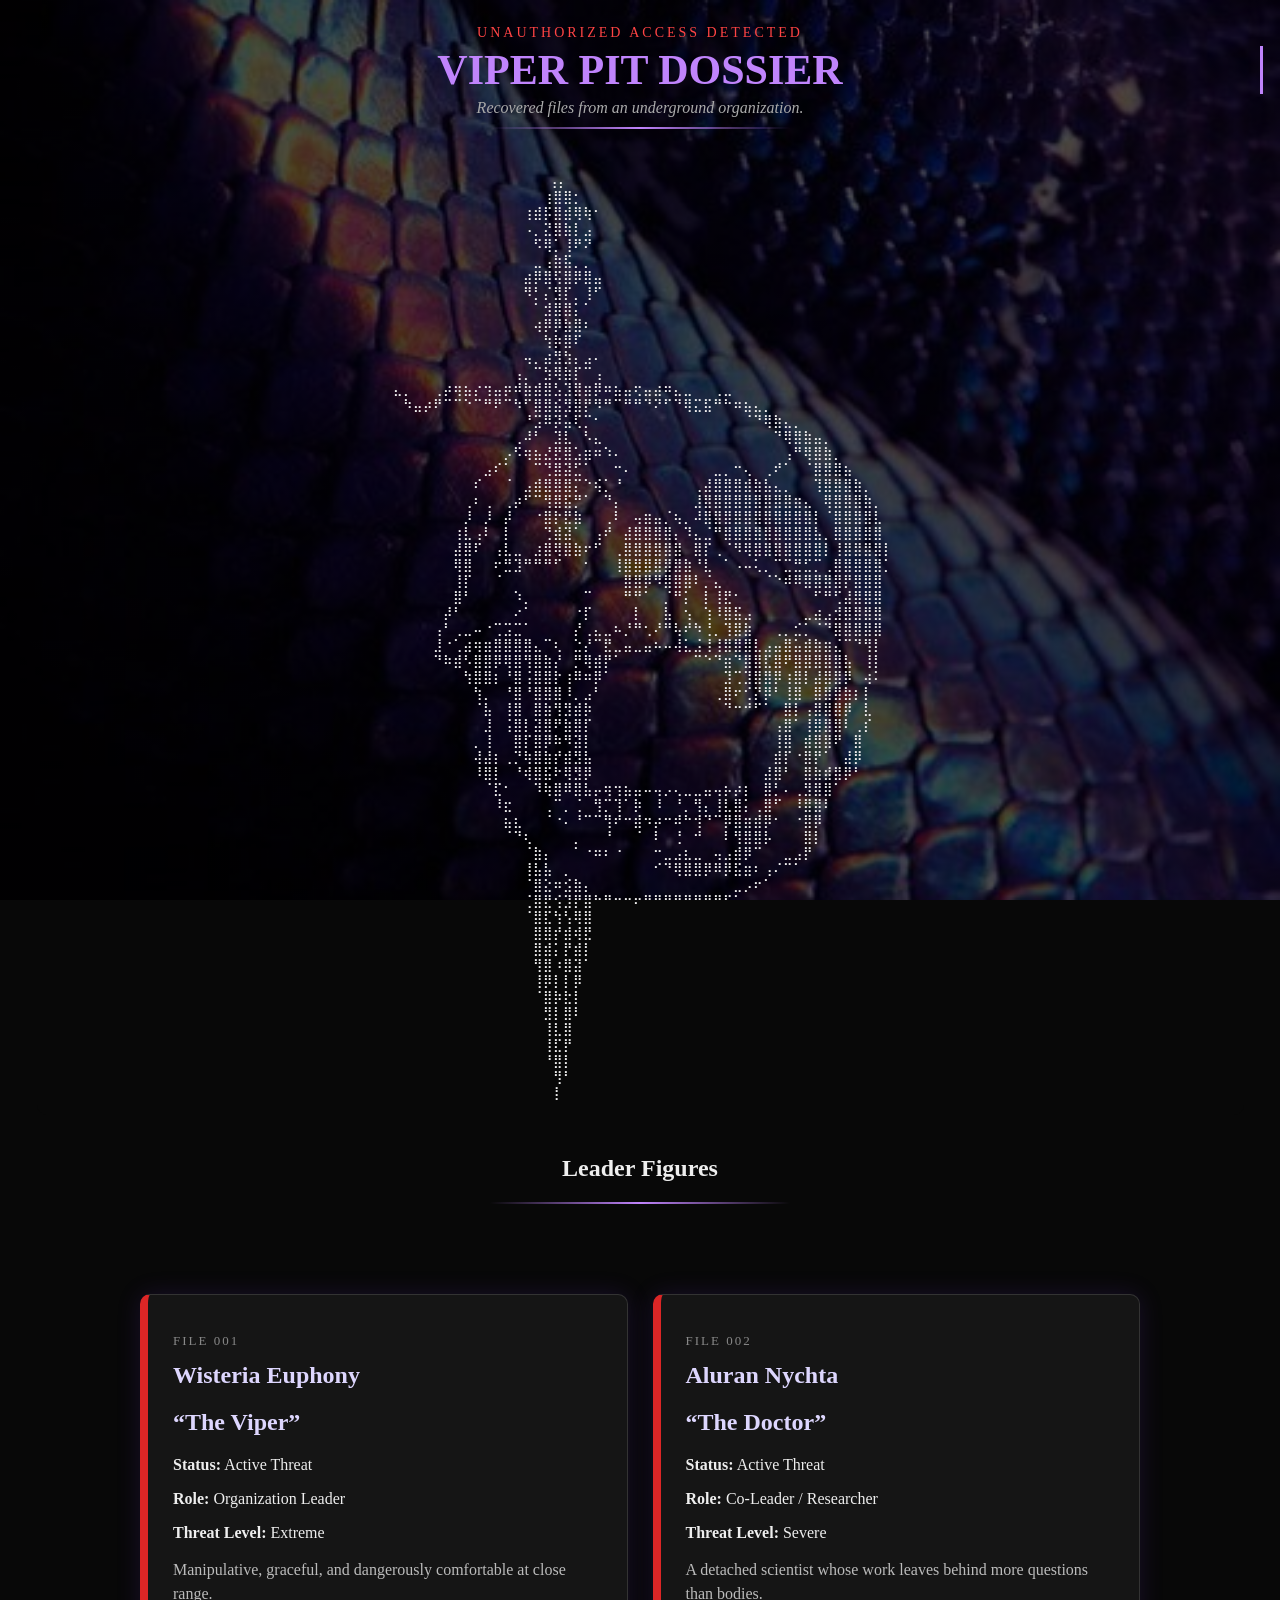
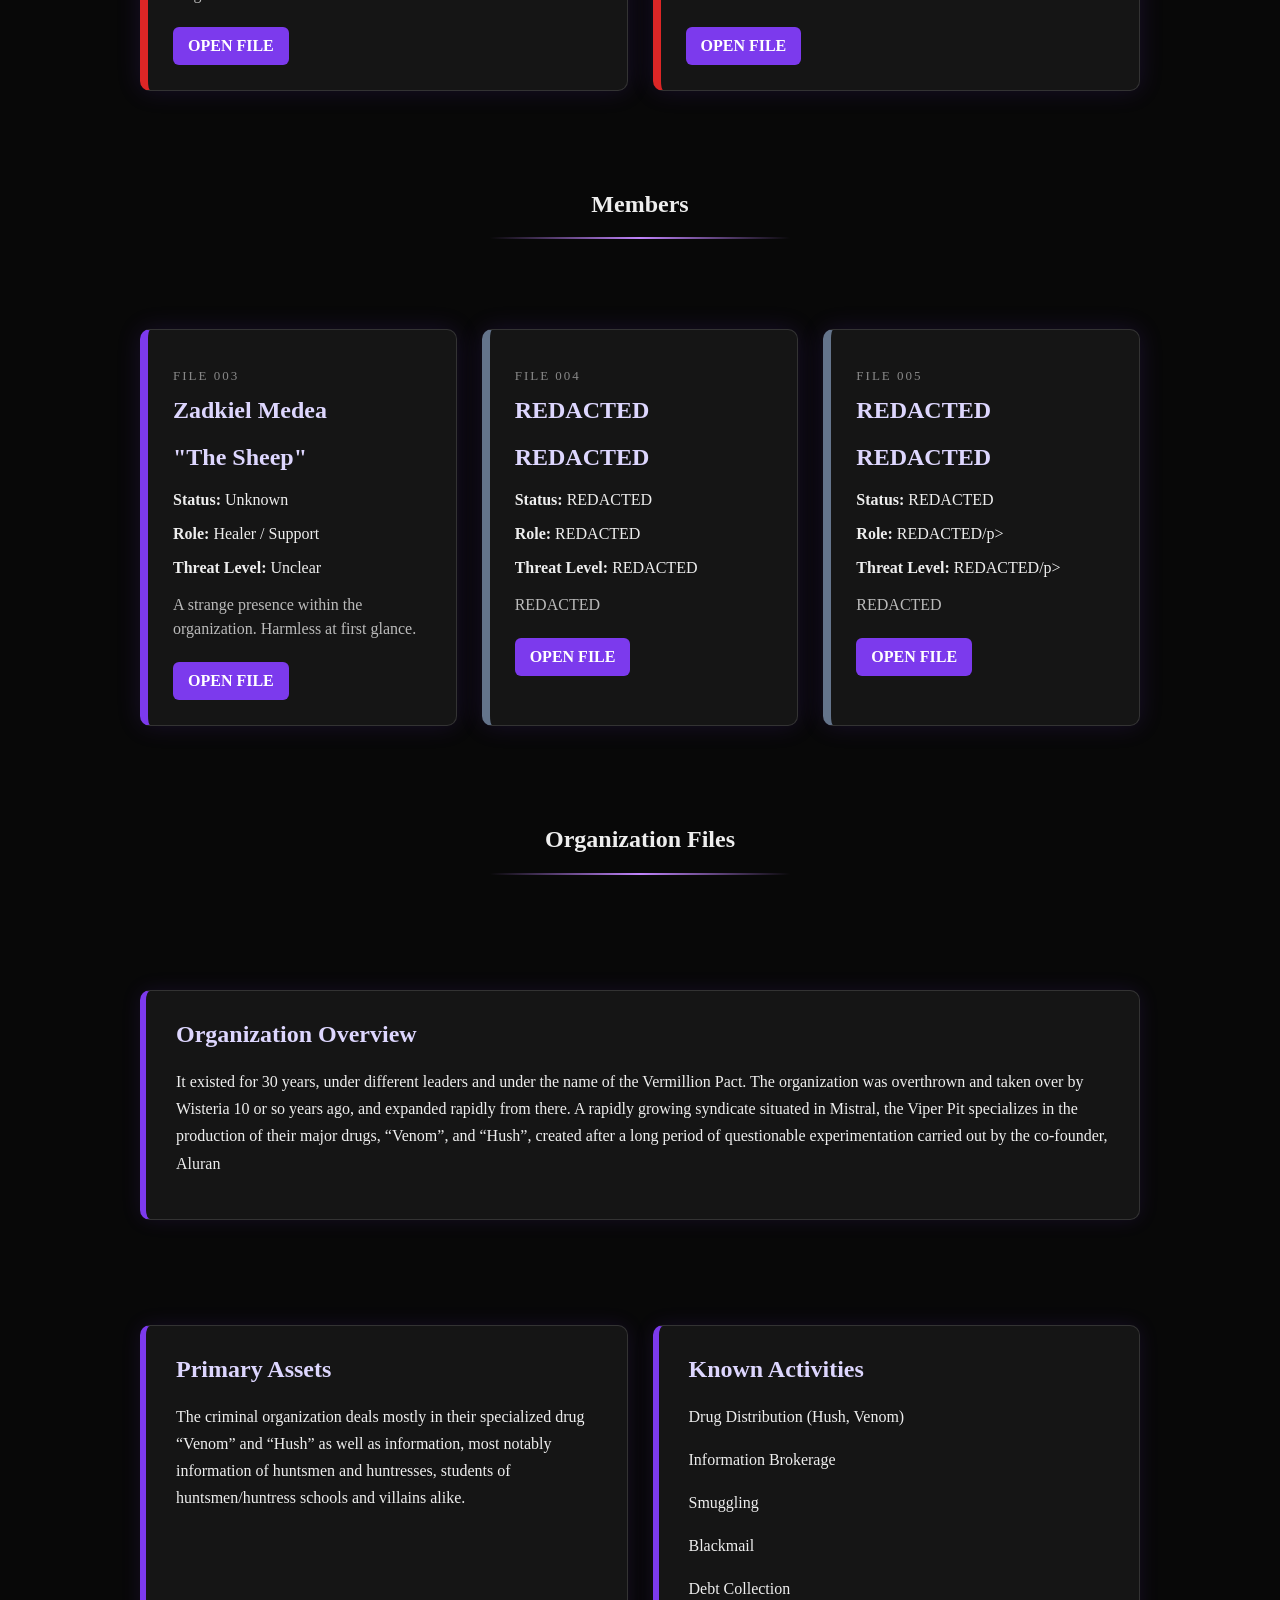
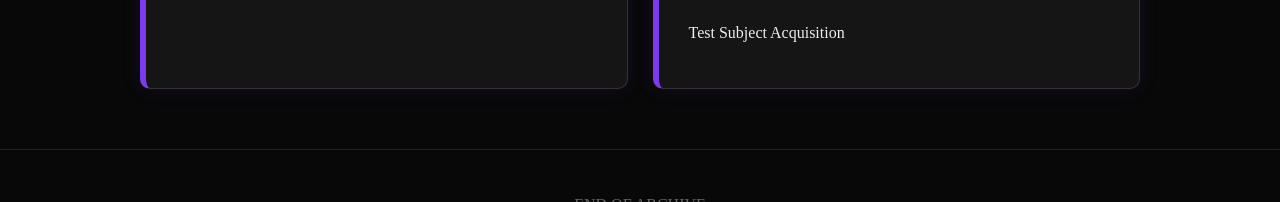
==== commit 21af2da4: "Update index.html" ====
--- a/index.html
+++ b/index.html
@@ -169,7 +169,8 @@
 <h2>Organization Files</h2>
 <div class="header-divider"></div>
 </header>
-    
+
+     <main class="archive"> 
 <section class="profile-card">
 
     <h2>Organization Overview</h2>
@@ -177,7 +178,8 @@
     <p>
       It existed for 30 years, under different leaders and under the name of the Vermillion Pact. The organization was overthrown and taken over by Wisteria 10 or so years ago, and expanded rapidly from there. A rapidly growing syndicate situated in Mistral, the Viper Pit specializes in the production of their major drugs, “Venom”, and “Hush”, created after a long period of questionable experimentation carried out by the co-founder, Aluran
     </p>
-
+     </main>
+    
 </section>
     <main class="archive">   
  <section class="profile-card">
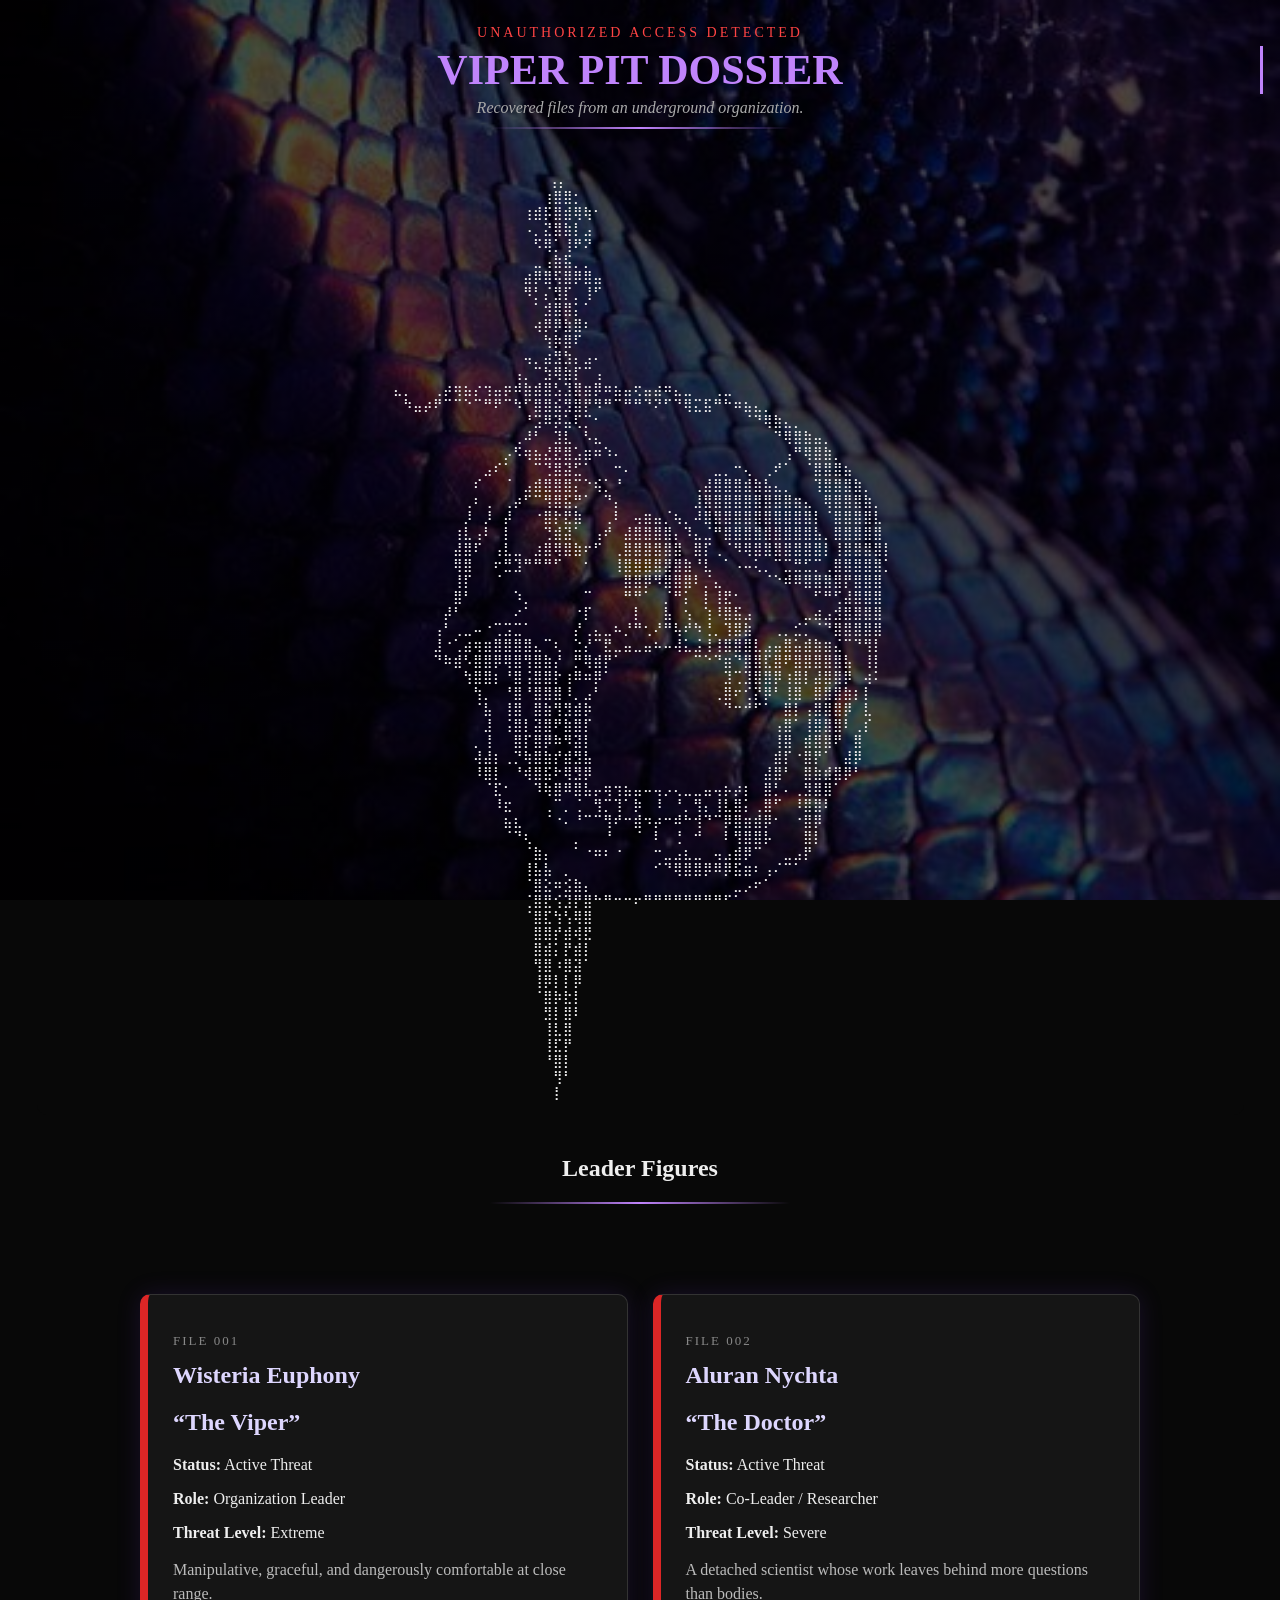
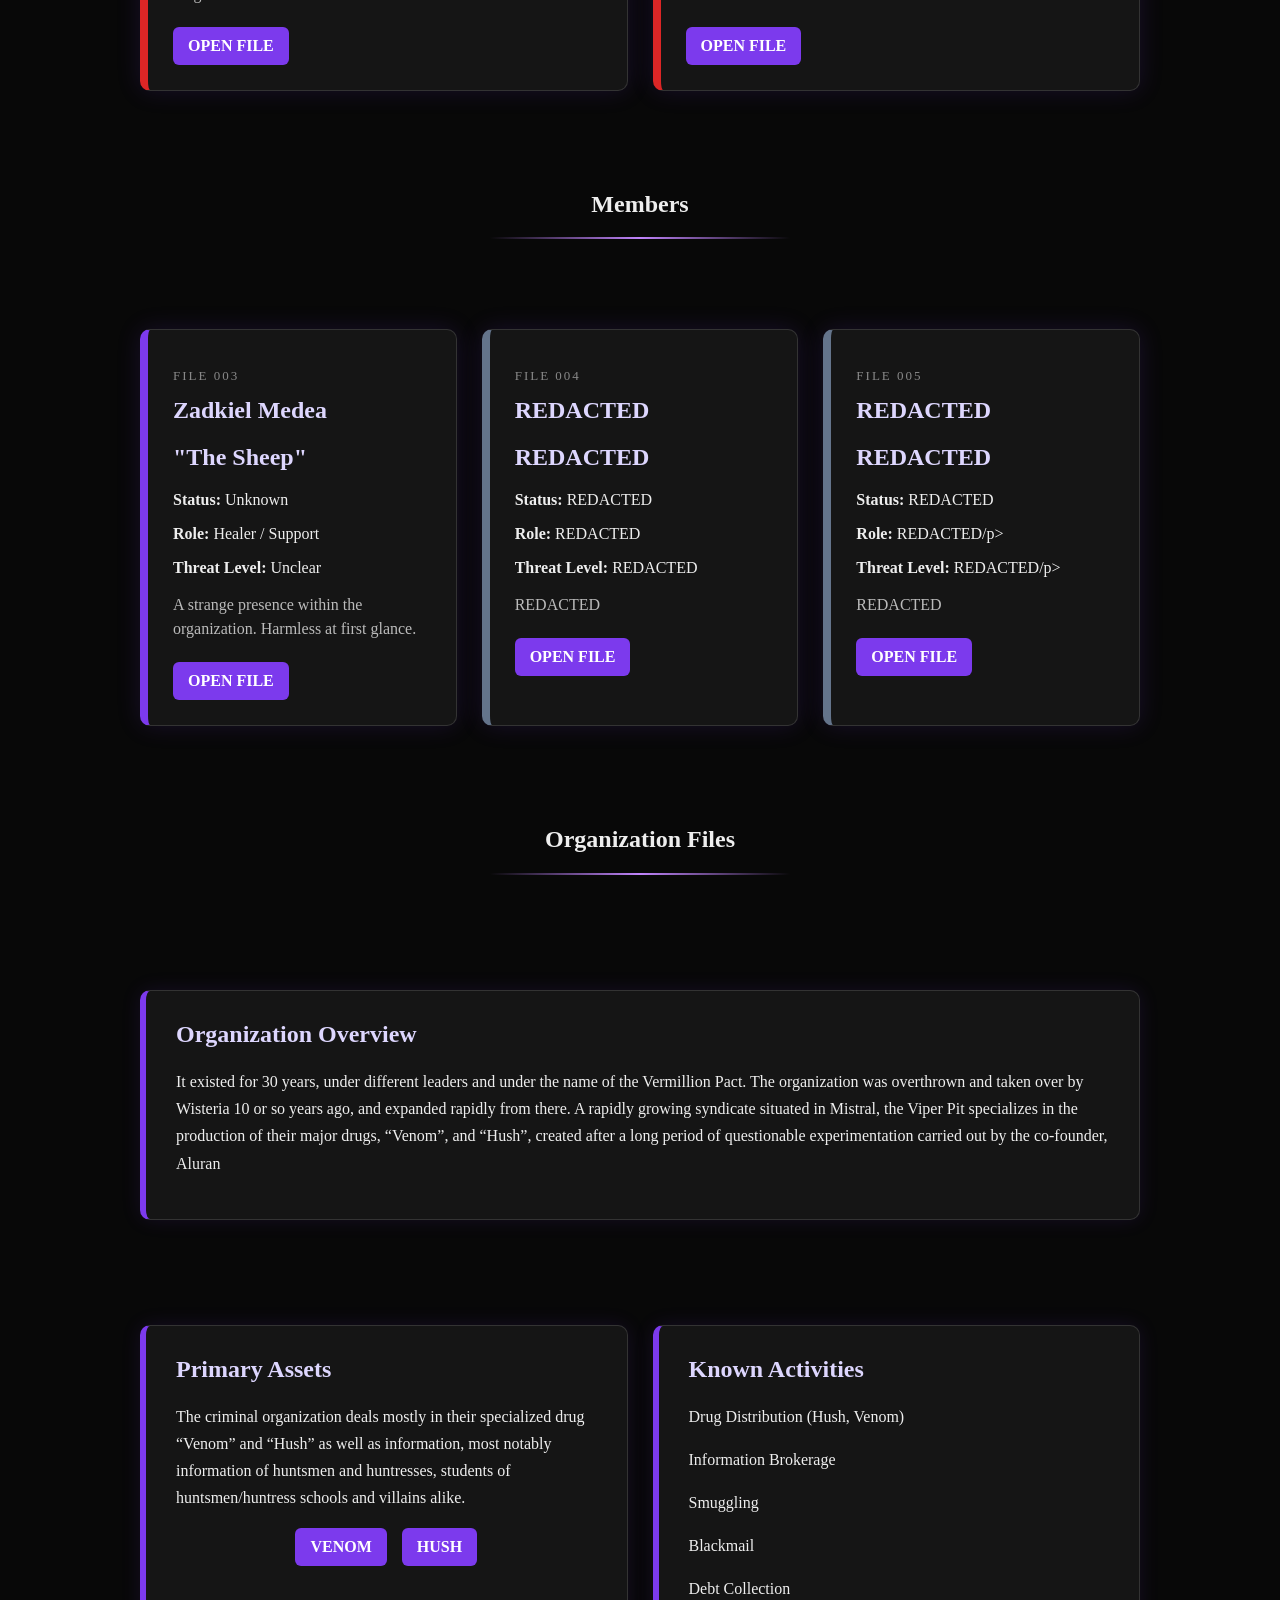
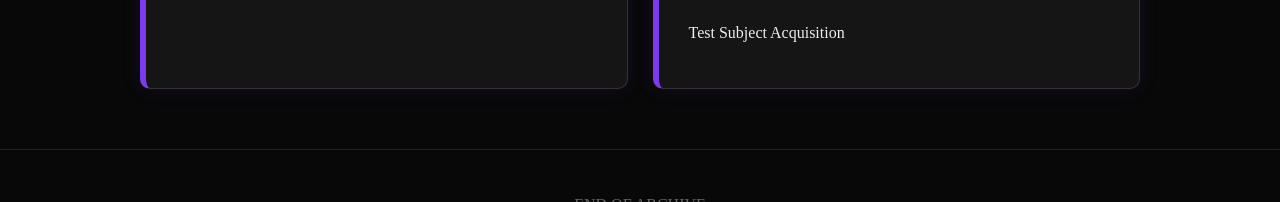
==== commit c1ce75d5: "Update index.html" ====
--- a/index.html
+++ b/index.html
@@ -185,6 +185,7 @@
  <section class="profile-card">
     <h2>Primary Assets</h2>
     <p>The criminal organization deals mostly in their specialized drug “Venom” and “Hush” as well as information, most notably information of huntsmen and huntresses, students of huntsmen/huntress schools and villains alike.</p>
+    <div class="button-container"> <a href="venom.html" class="file-button">VENOM</a> <a href="hush.html" class="file-button">HUSH</a> </div>
 </section>
 
  <section class="profile-card">
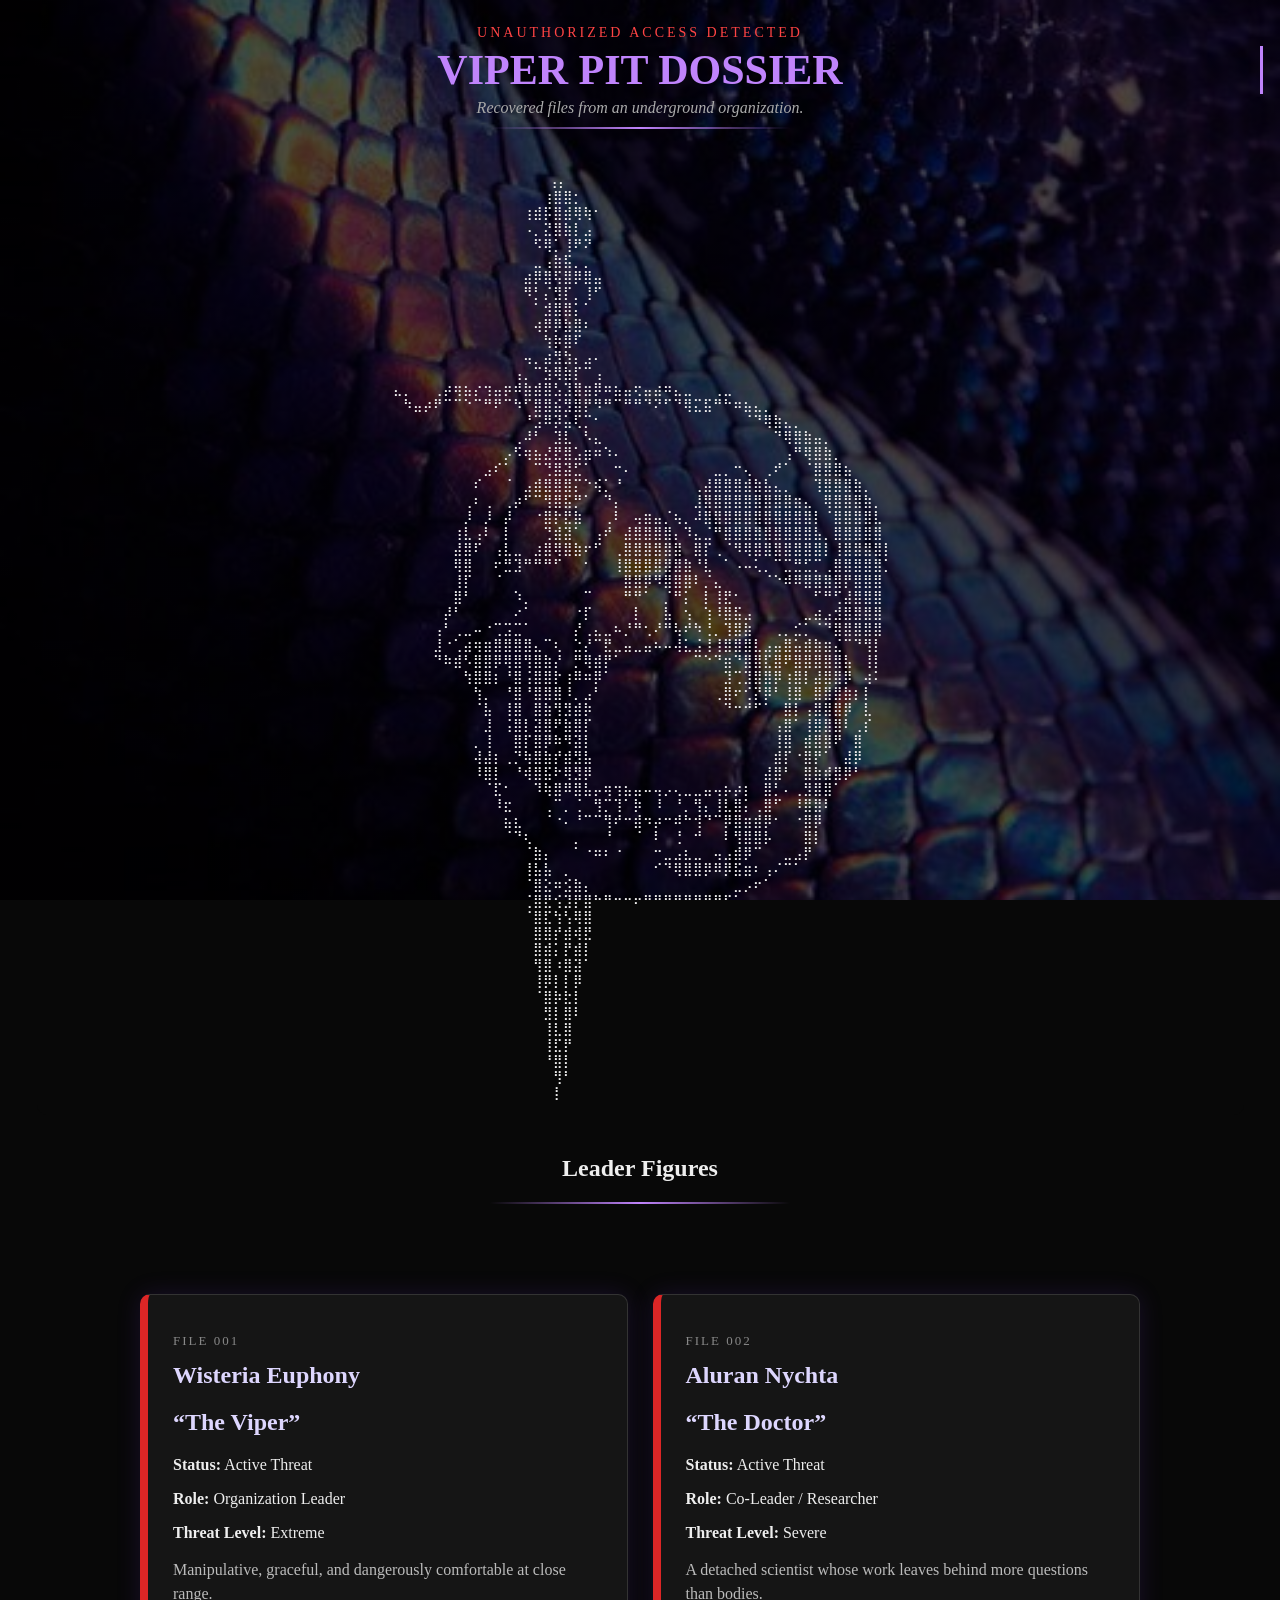
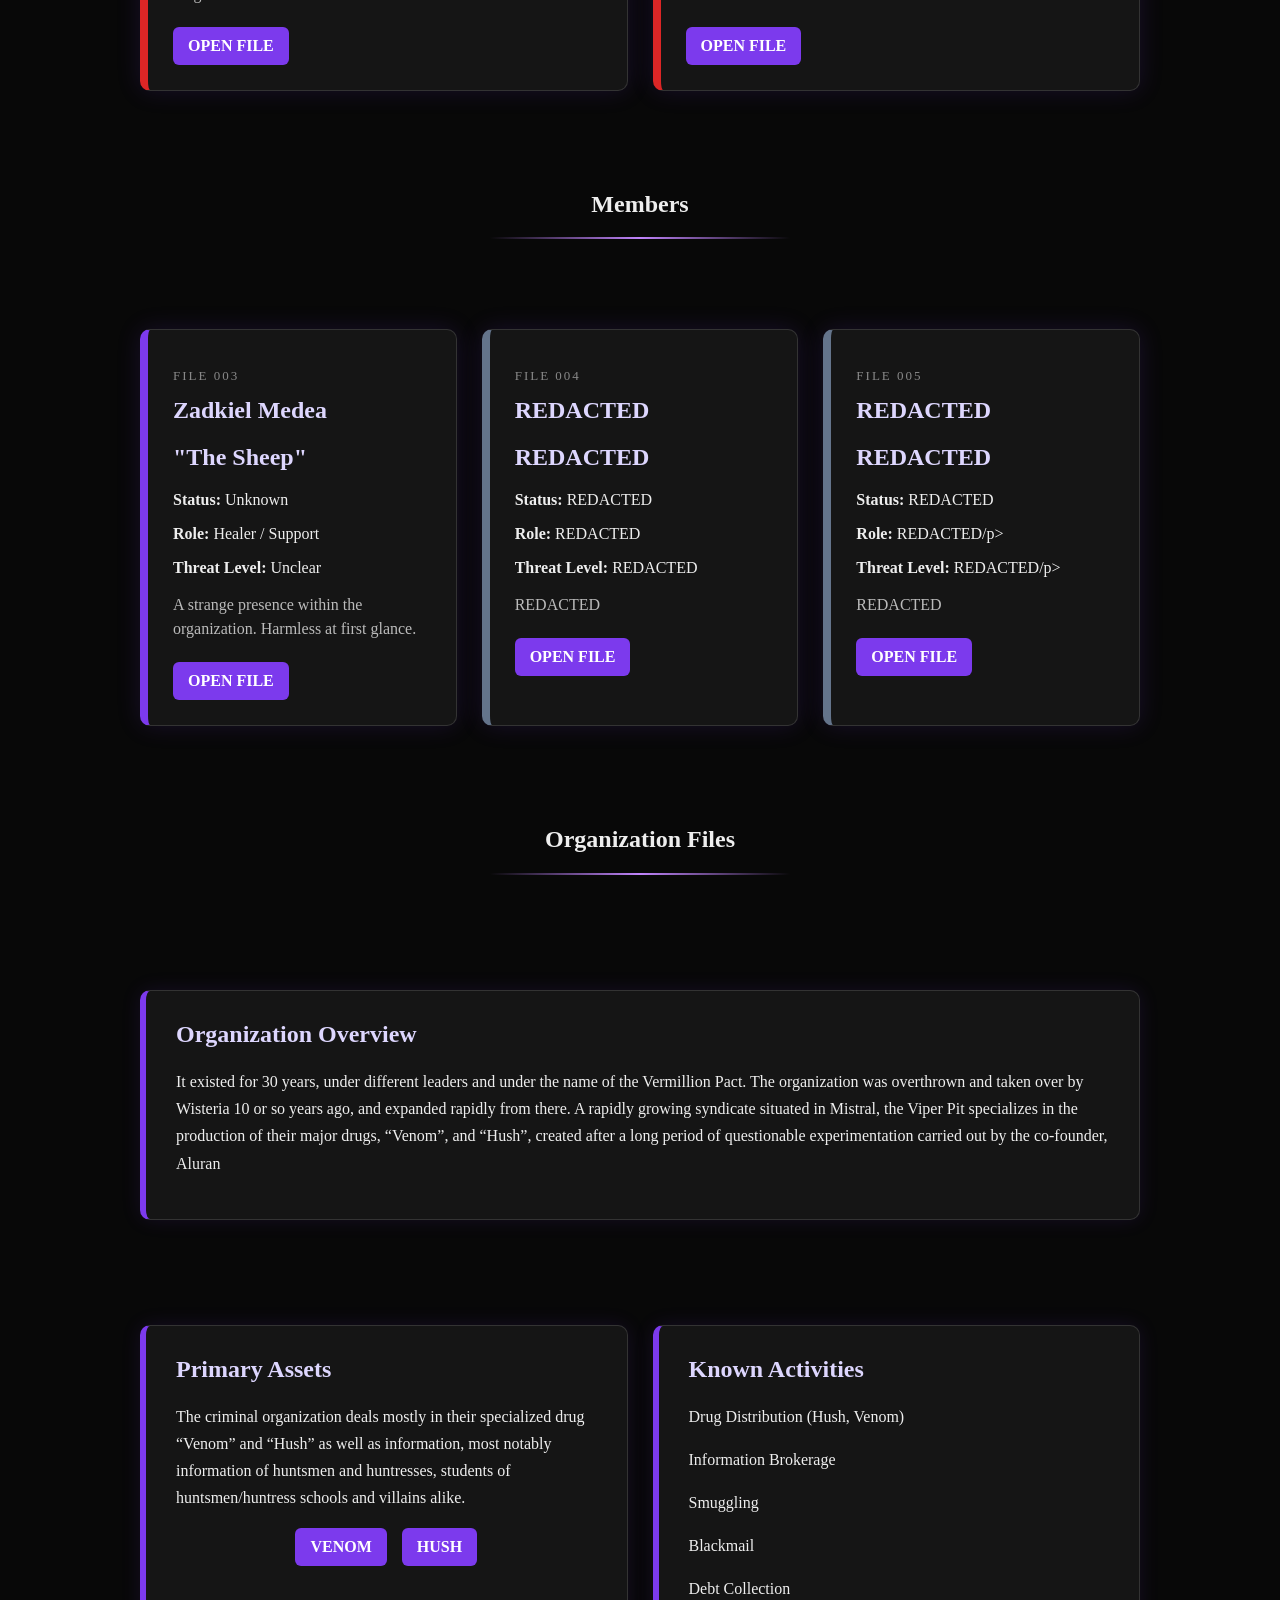
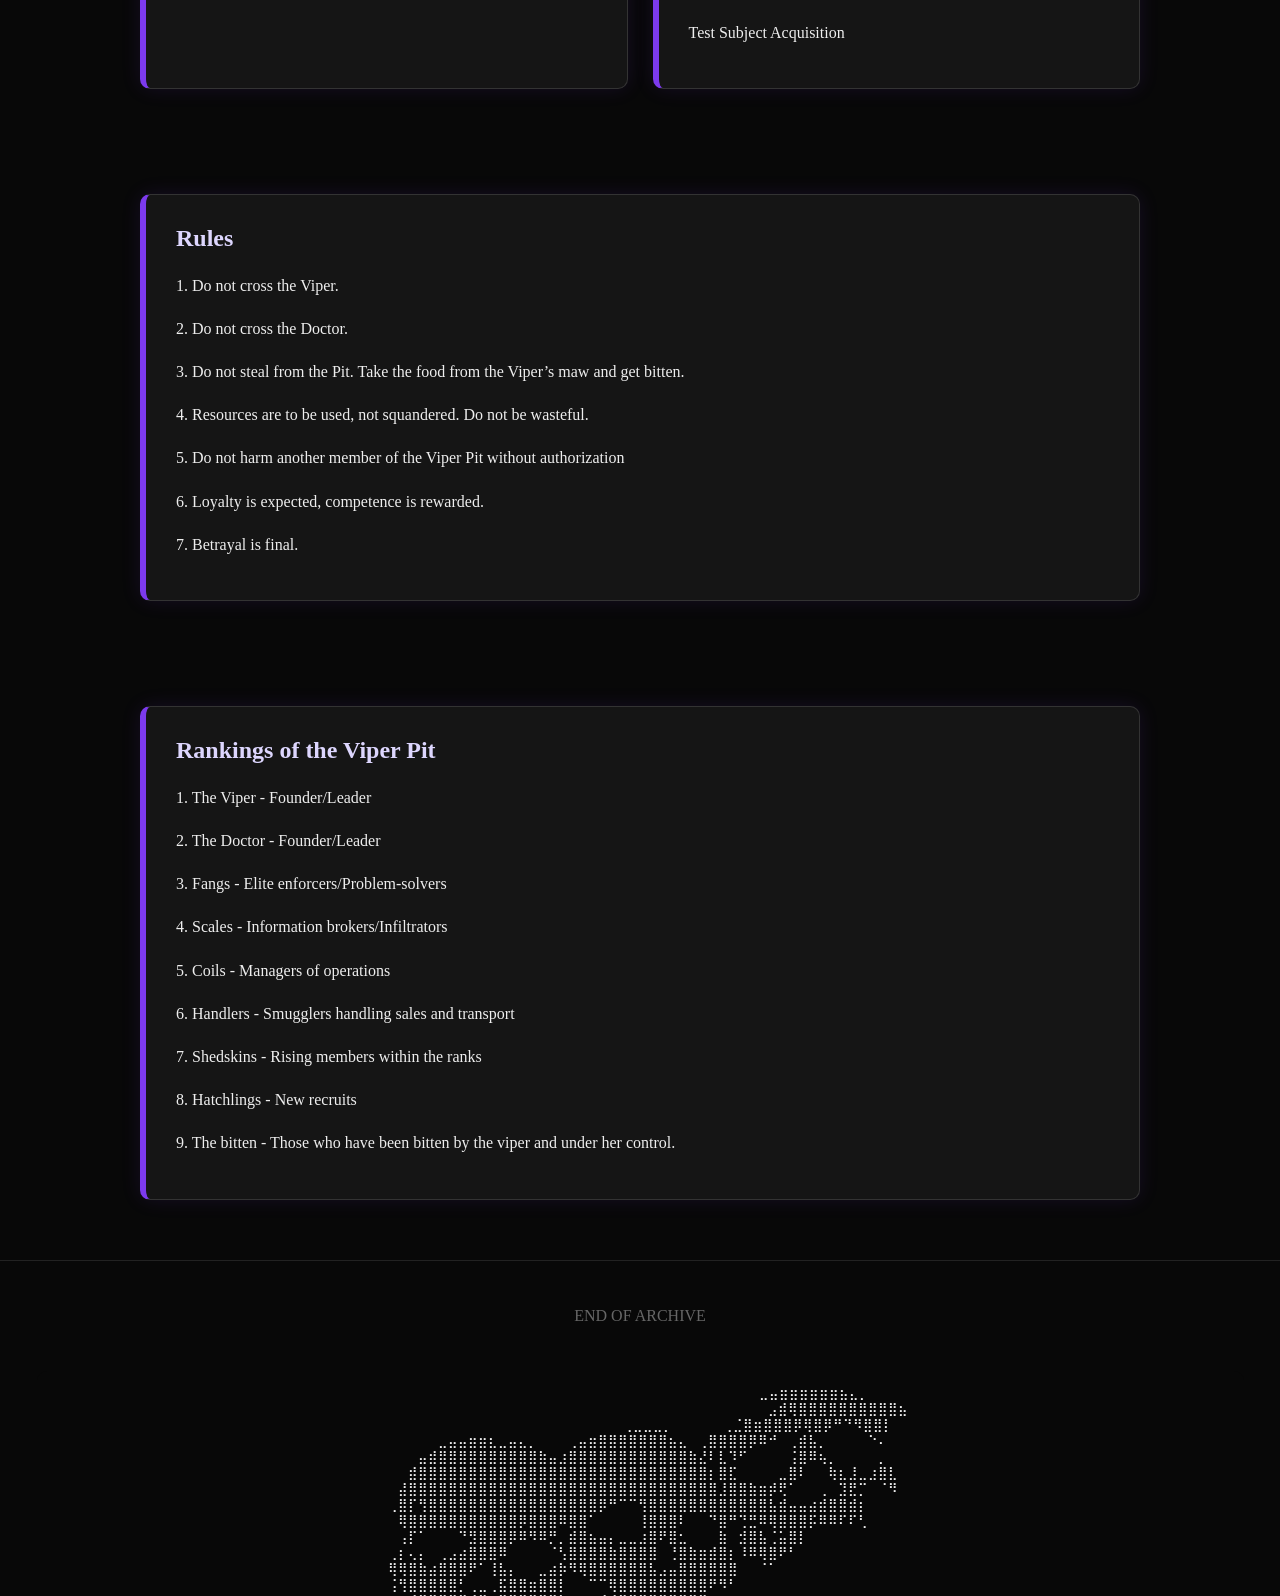
==== commit 9ffdeffa: "Update index.html" ====
--- a/index.html
+++ b/index.html
@@ -198,6 +198,39 @@
 <p>Test Subject Acquisition</p>
 </section>
     </main>
+
+      <main class="archive"> 
+<section class="profile-card">
+
+    <h2>Rules</h2>
+    <p>1. Do not cross the Viper.</p>
+    <p>2. Do not cross the Doctor.</p>
+    <p>3. Do not steal from the Pit. Take the food from the Viper’s maw and get bitten.</p>
+    <p>4. Resources are to be used, not squandered. Do not be wasteful.</p>
+    <p>5. Do not harm another member of the Viper Pit without authorization</p>
+    <p>6. Loyalty is expected, competence is rewarded.</p>
+    <p>7. Betrayal is final.</p>
+     </main>
+    
+</section>
+
+    <main class="archive"> 
+<section class="profile-card">
+
+    <h2>Rankings of the Viper Pit</h2>
+    <p>1. The Viper - Founder/Leader</p>
+    <p>2. The Doctor - Founder/Leader</p>
+    <p>3. Fangs - Elite enforcers/Problem-solvers</p>
+    <p>4. Scales - Information brokers/Infiltrators</p>
+    <p>5. Coils - Managers of operations</p>
+    <p>6. Handlers - Smugglers handling sales and transport</p>
+    <p>7. Shedskins - Rising members within the ranks</p>
+    <p>8. Hatchlings - New recruits</p>
+    <p>9. The bitten - Those who have been bitten by the viper and under her control.</p>
+     </main>
+    
+</section>
+
     
 </body>
     
@@ -206,6 +239,7 @@
 </footer>
     
 </html>
+
 
 
 
@@ -226,3 +260,27 @@
 
 </body>
 </html>
+
+
+    
+<section class="transparent-card">
+   <pre>
+                                                 ⣀⣤⣶⣶⣶⣶⣶⣶⣦⣄⡀⠀⠀⠀⠀
+                            			      ⣠⣾⢿⣿⣿⣿⣿⣿⣿⣿⣿⣿⣿⣦⠀⠀⠀
+⠀⠀⠀⠀⠀⠀⠀⠀⠀⠀⠀⠀⠀⠀    ⠀⠀⠀⠀⠀⠀⠀⠀⢀⣀⣀⣀⡀⠀⠀⠀⠀⠀⢀⣈⣿⣶⣿⣿⣿⡿⢿⣿⡿⠛⠙⠻⣿⣿⡇⠀⠀
+⠀⠀⠀⠀⠀⣀⣤⣤⣶⣶⣆⣀⣤⣄⡀⠀⠀⠀⢀⣤⣶⣿⣿⣿⣿⣿⣿⣿⣦⣄⠀⢀⣿⣿⣿⣿⡿⠿⠚⠀⢀⣾⣧⡀⠀⠀⠀⠀⠑⠄⠀
+⠀⠀⠀⣤⣾⣿⣿⣿⣿⣿⣿⣿⣿⣿⣿⣷⣤⣰⣿⣿⣿⣿⣿⣿⣿⣿⣿⣿⣿⣿⣷⣜⠇⣇⠹⠋⠀⠀⠀⠀⢨⣿⠿⢦⡀⠀⠀⠀⠀⡀⠀
+⠀⠀⣾⣿⣿⣿⣿⣿⣿⣿⣿⣿⣿⣿⣿⣿⣿⣿⣿⣿⣿⣿⣿⣿⣿⣿⣿⣿⣿⣿⣿⣿⡆⣿⣏⠀⠀⠀⠀⣀⣿⠇⠀⠀⢷⣆⣸⣀⣰⣿⣇
+⠀⣼⣿⣿⣿⣿⣿⣿⣿⣿⣿⣿⣿⣿⣿⣿⣿⣿⣿⣿⣿⣿⣿⣿⣿⣿⣿⣿⣿⣿⣿⣿⣿⣸⣿⣿⣷⣶⡾⢟⠁⠀⠀⢀⠀⣹⣟⡉⠀⠈⠻
+⢀⣿⡏⢻⣿⣿⣿⣿⣿⣿⣿⣿⣿⣿⣿⣿⣿⣿⣿⣿⣿⡿⠛⠉⠉⢻⣿⣿⣿⣿⣿⣿⣿⣿⣿⣿⣿⣿⣧⣾⣤⣤⣴⣾⣿⣿⣾⡆⠀⠀⠀
+⠀⢿⣿⣿⣿⣿⣿⣿⣿⣿⣿⣿⣿⡿⣿⣿⣿⠿⣿⣿⠁⠀⠀⠀⠀⢸⣿⣿⣿⠇⠀⠀⠙⣿⠛⢙⣛⠿⢿⣿⣿⣿⡯⠿⠿⠏⠏⢃⠀⠀⠀
+⠀⢠⡏⠁⠀⠀⠀⠙⣻⣿⣿⣿⡿⠿⠻⠿⡛⡀⣾⣿⣦⣤⡄⣀⣀⣰⣿⠟⣿⣂⠀⠀⠀⣷⠀⣺⣿⣧⢈⣥⣿⡇⠀⠀⠀⠀⠀⠀⠀⠀⠀
+⢀⡆⢄⡄⠀⢀⣠⣴⣿⣿⣿⠿⠀⠀⠀⠀⠈⢣⣿⣿⣿⣿⣷⣿⣿⣿⣿⠀⢘⣿⣷⣶⣾⣿⡆⠸⠿⢿⣿⠟⠃⠀⠀⠀⠀⠀⠀⠀⠀⠀⠀
+⢿⢿⣿⣷⣴⣿⣿⣿⠟⠁⢸⣧⡄⠀⠀⣀⣴⡷⠻⢿⣿⣿⣿⣿⣿⣿⣧⣠⣤⣿⣿⣿⣿⣿⣿⠀⠀⠈⠁⠀⠀⠀⠀⠀⠀⠀⠀⠀⠀⠀⠀
+⢨⢻⣿⣿⣿⣿⣿⡃⢀⣀⢀⣯⣿⣿⣶⣿⣿⡇⠀⠀⠉⠉⢿⣿⣿⣿⣿⣿⣿⣿⣿⣿⠟⠻⠃⠀⠀⠀⠀⠀⠀⠀⠀⠀⠀⠀⠀⠀⠀⠀⠀
+⠀⠀⢸⣿⣿⣿⣿⣿⣾⣯⣴⣿⣿⢿⣿⣿⡿⠃⠀⠀⠀⠘⢾⣿⡟⡿⠛⠛⠛⢿⣿⣿⠀⠀⠀⠀⠀⠀⠀⠀⠀⠀⠀⠀⠀⠀⠀⠀⠀⠀⠀
+⠀⠐⠿⠿⣿⢿⡿⢿⣿⣿⣿⣿⣽⠃⠀⠀⠀⠀⠀⠀⠀⠀⠀⠈⠁⠀⠀⠀⠀⠀⠀⠁⠀⠀⠀⠀⠀⠀⠀⠀⠀⠀⠀⠀⠀⠀⠀⠀⠀⠀⠀
+⠀⠀⠀⠀⠀⠀⠀⠀⠀⠀⠛⠛⠋⠀⠀⠀⠀⠀⠀⠀⠀⠀⠀⠀⠀⠀⠀⠀⠀⠀⠀⠀⠀⠀⠀⠀⠀⠀⠀⠀⠀⠀⠀⠀⠀⠀⠀⠀⠀⠀
+⠀⠀⠀⠀⠀⠀⠀⠀⠀⠀⠀⠀⠀⠀⠀⠀⠀⠀⠀⠀⠀⠀⠀⠀⠀⠀⠀⠀
+</pre>
+</section>
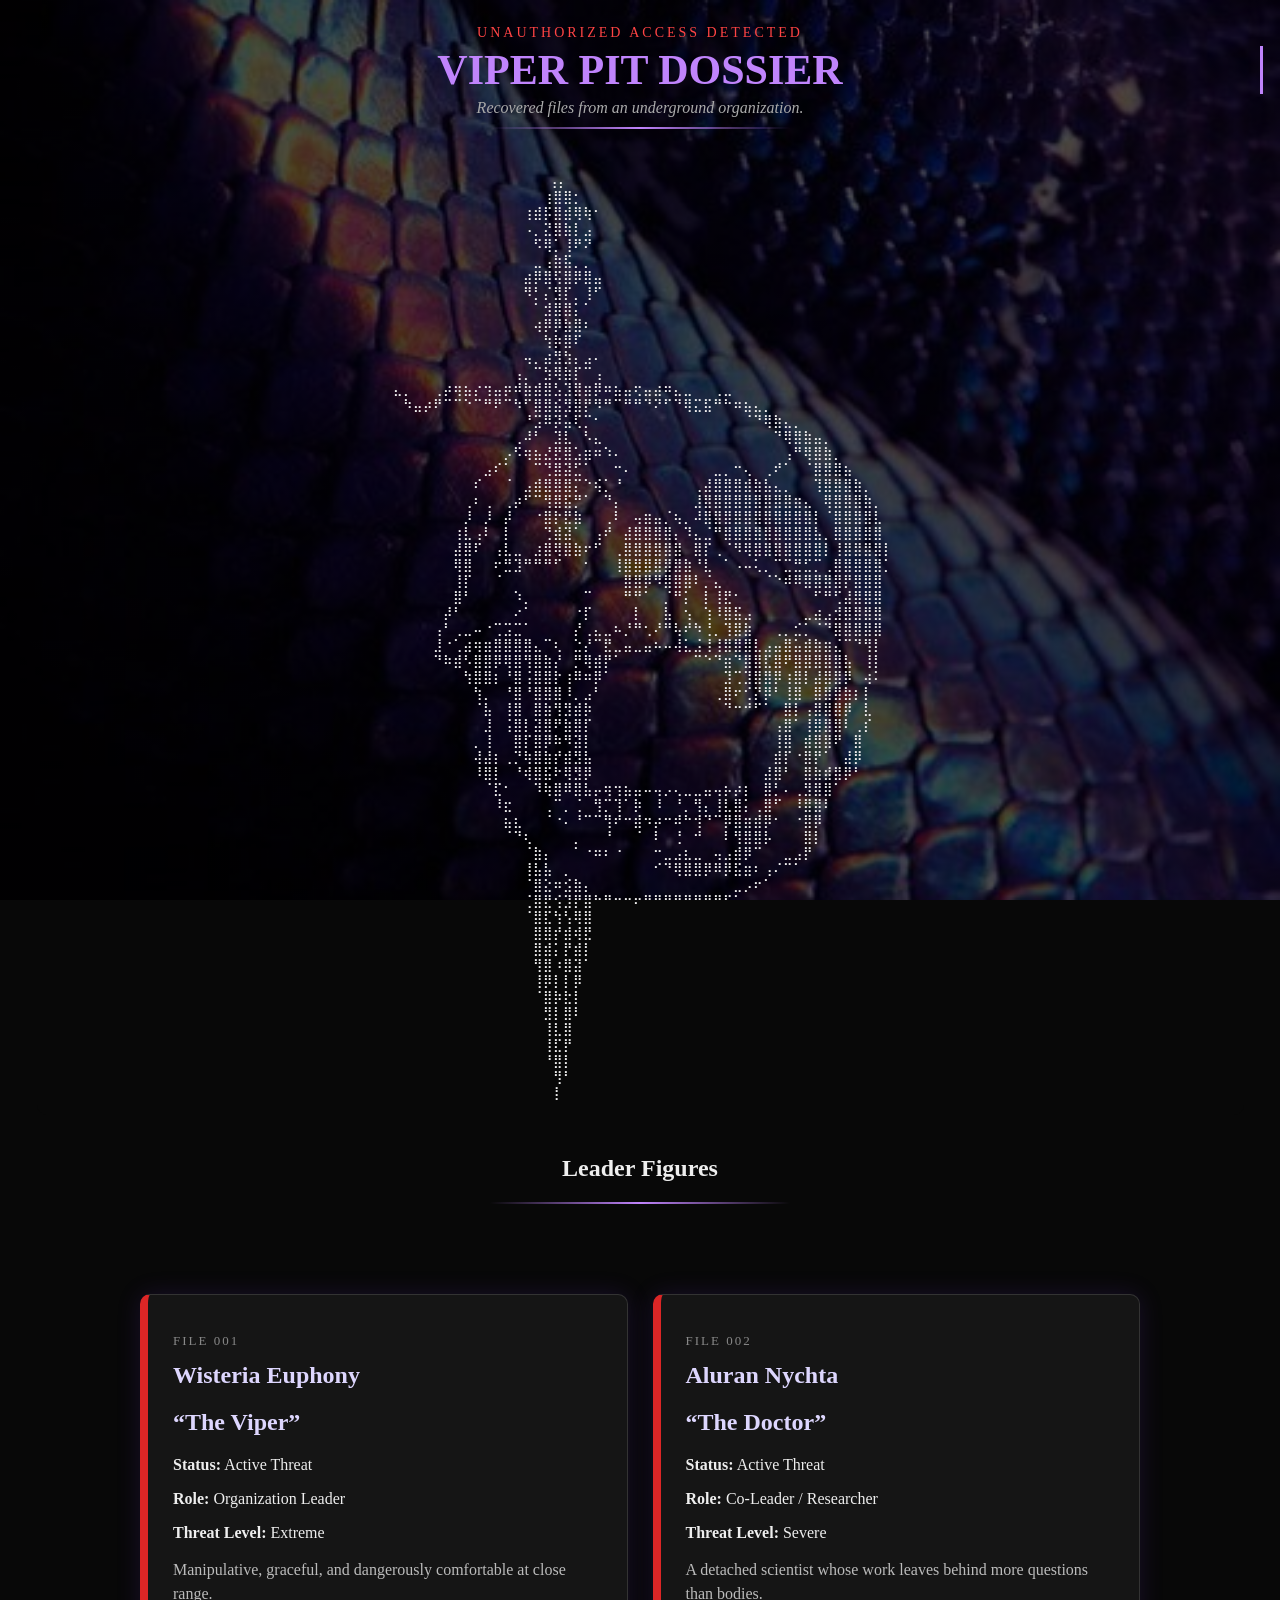
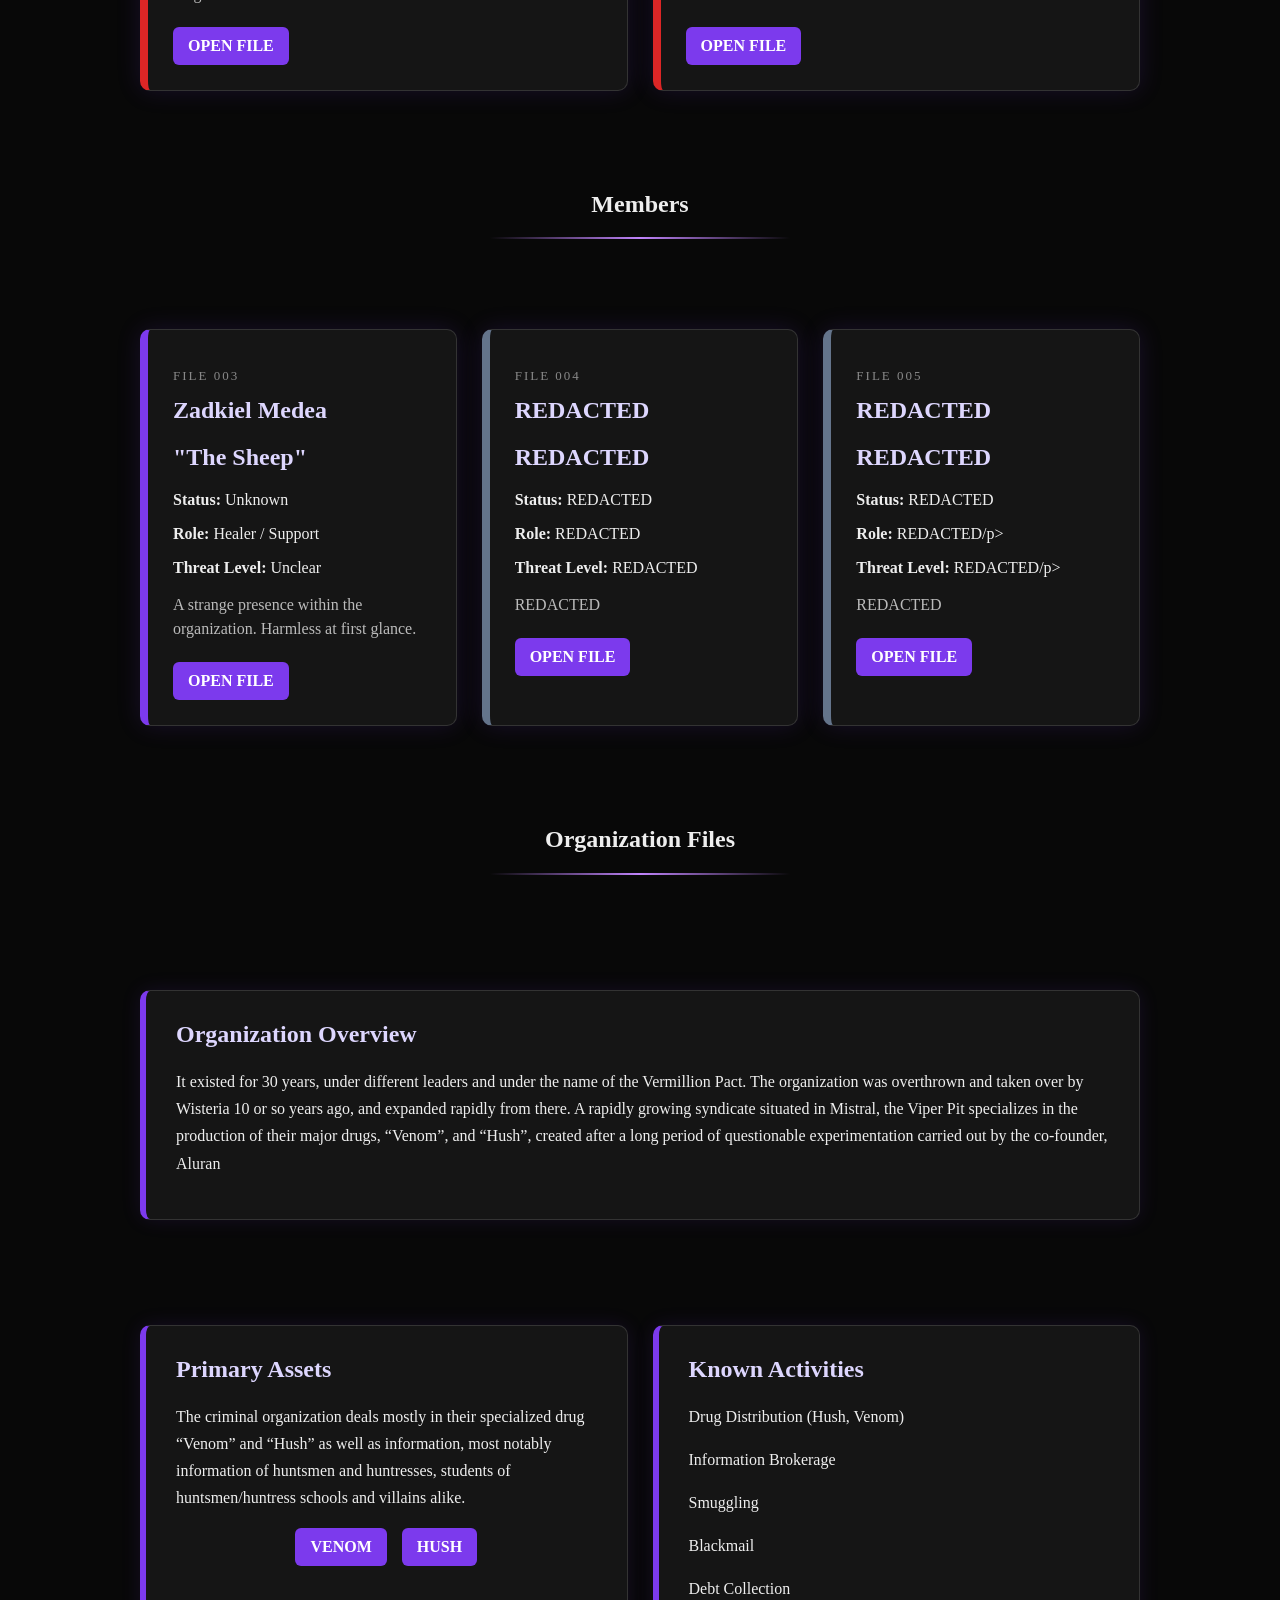
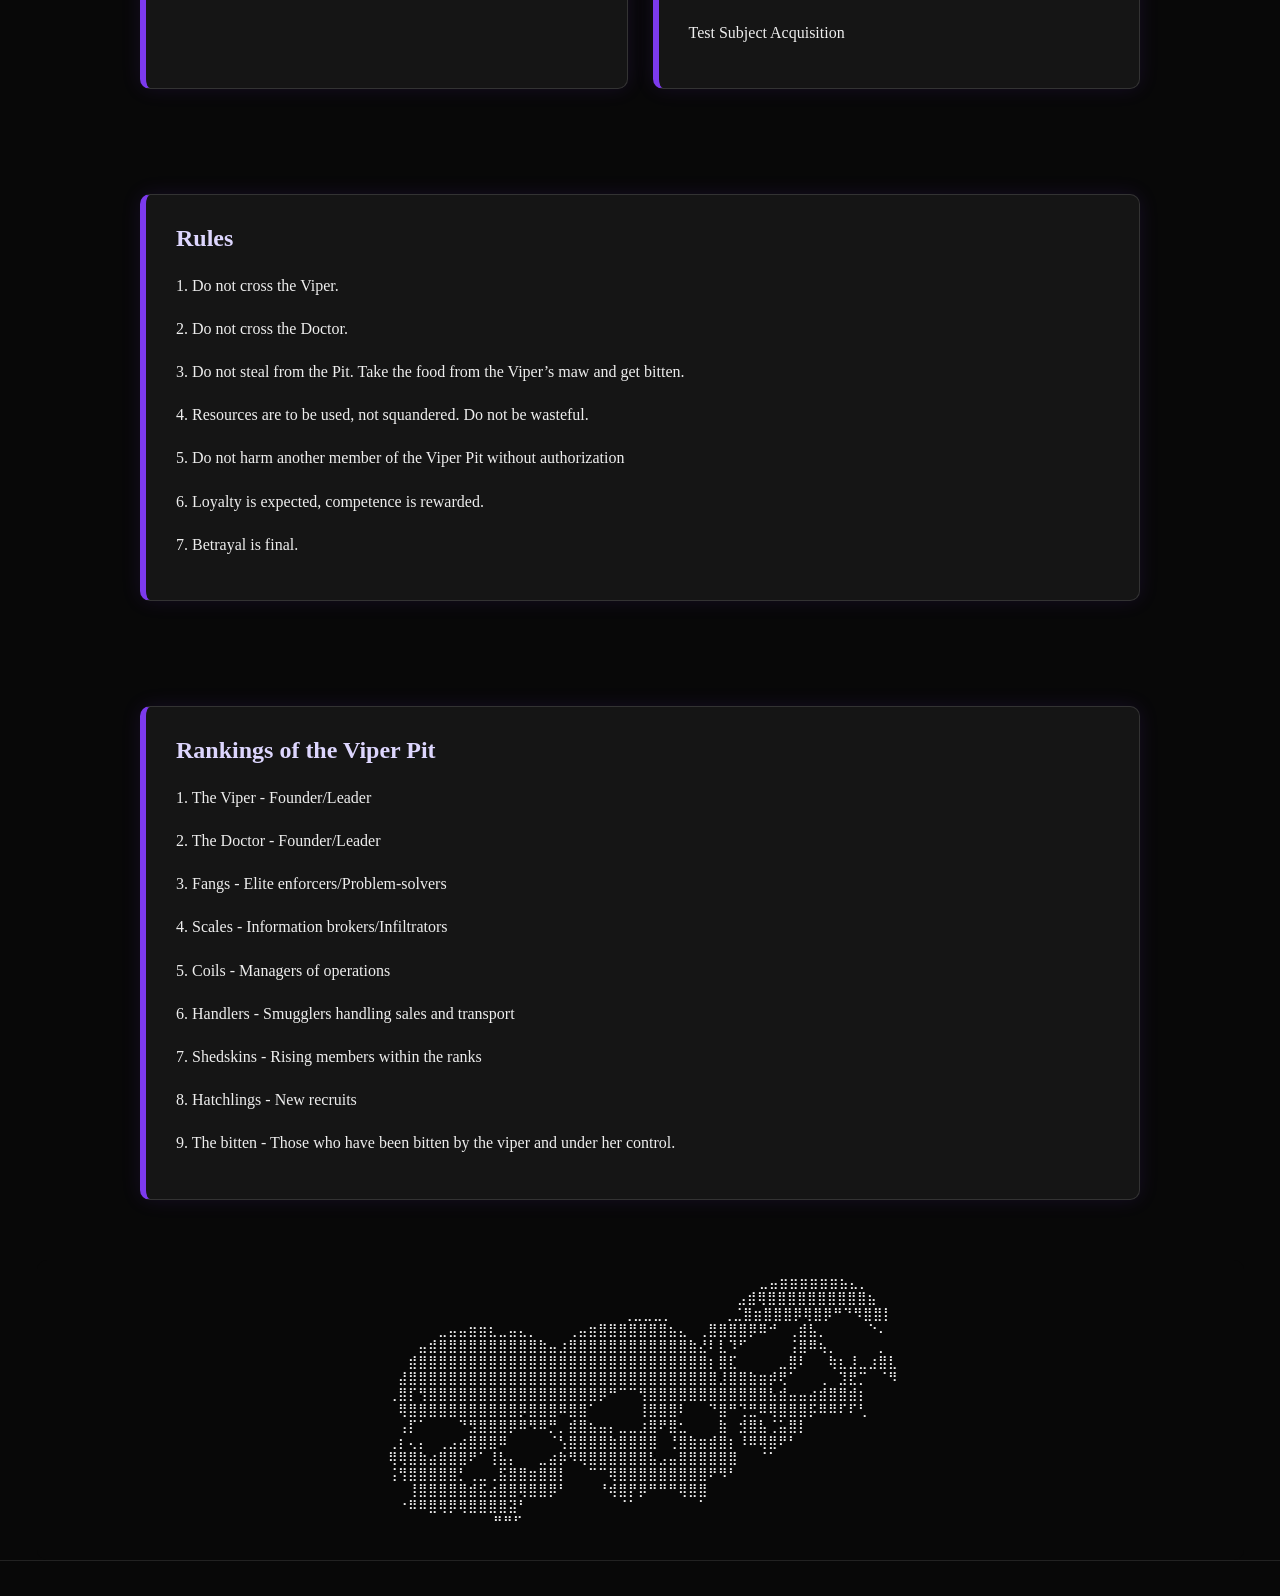
==== commit 419f7b60: "Update index.html" ====
--- a/index.html
+++ b/index.html
@@ -233,40 +233,11 @@
 
     
 </body>
-    
-<footer>
-<p>END OF ARCHIVE</p>
-</footer>
-    
-</html>
-
-
-
-
-
-<script>
-    const reveals = document.querySelectorAll(".profile-card, .reveal-quote");
-
-    const observer = new IntersectionObserver((entries) => {
-        entries.forEach(entry => {
-            if (entry.isIntersecting) {
-                entry.target.classList.add("show");
-            }
-        });
-    });
-
-    reveals.forEach(item => observer.observe(item));
-</script>
-
-</body>
-</html>
-
-
-    
+
 <section class="transparent-card">
    <pre>
                                                  ⣀⣤⣶⣶⣶⣶⣶⣶⣦⣄⡀⠀⠀⠀⠀
-                            			      ⣠⣾⢿⣿⣿⣿⣿⣿⣿⣿⣿⣿⣿⣦⠀⠀⠀
+                                              ⣠⣾⢿⣿⣿⣿⣿⣿⣿⣿⣿⣿⣿⣦⠀⠀⠀
 ⠀⠀⠀⠀⠀⠀⠀⠀⠀⠀⠀⠀⠀⠀    ⠀⠀⠀⠀⠀⠀⠀⠀⢀⣀⣀⣀⡀⠀⠀⠀⠀⠀⢀⣈⣿⣶⣿⣿⣿⡿⢿⣿⡿⠛⠙⠻⣿⣿⡇⠀⠀
 ⠀⠀⠀⠀⠀⣀⣤⣤⣶⣶⣆⣀⣤⣄⡀⠀⠀⠀⢀⣤⣶⣿⣿⣿⣿⣿⣿⣿⣦⣄⠀⢀⣿⣿⣿⣿⡿⠿⠚⠀⢀⣾⣧⡀⠀⠀⠀⠀⠑⠄⠀
 ⠀⠀⠀⣤⣾⣿⣿⣿⣿⣿⣿⣿⣿⣿⣿⣷⣤⣰⣿⣿⣿⣿⣿⣿⣿⣿⣿⣿⣿⣿⣷⣜⠇⣇⠹⠋⠀⠀⠀⠀⢨⣿⠿⢦⡀⠀⠀⠀⠀⡀⠀
@@ -284,3 +255,34 @@
 ⠀⠀⠀⠀⠀⠀⠀⠀⠀⠀⠀⠀⠀⠀⠀⠀⠀⠀⠀⠀⠀⠀⠀⠀⠀⠀⠀⠀
 </pre>
 </section>
+    
+<footer>
+<p>END OF ARCHIVE</p>
+</footer>
+    
+</html>
+
+
+
+
+
+<script>
+    const reveals = document.querySelectorAll(".profile-card, .reveal-quote");
+
+    const observer = new IntersectionObserver((entries) => {
+        entries.forEach(entry => {
+            if (entry.isIntersecting) {
+                entry.target.classList.add("show");
+            }
+        });
+    });
+
+    reveals.forEach(item => observer.observe(item));
+</script>
+
+</body>
+</html>
+
+
+    
+
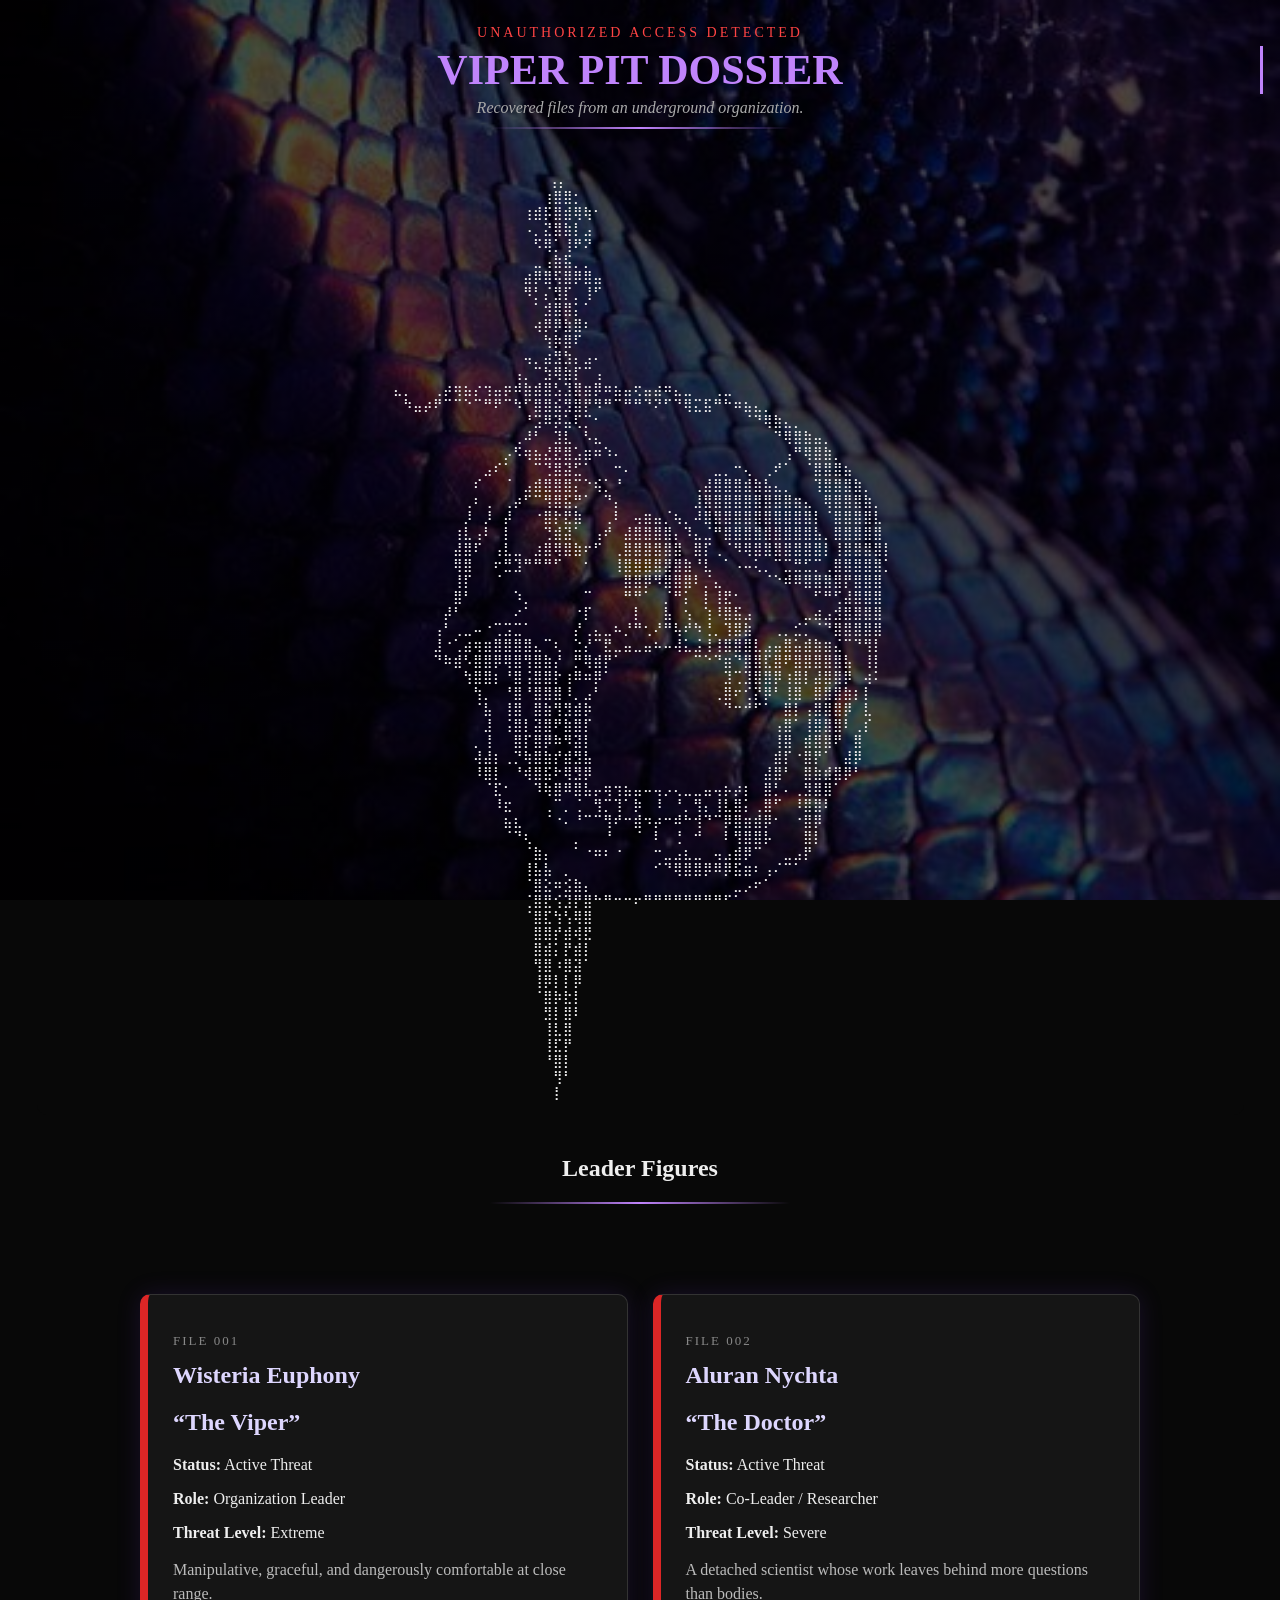
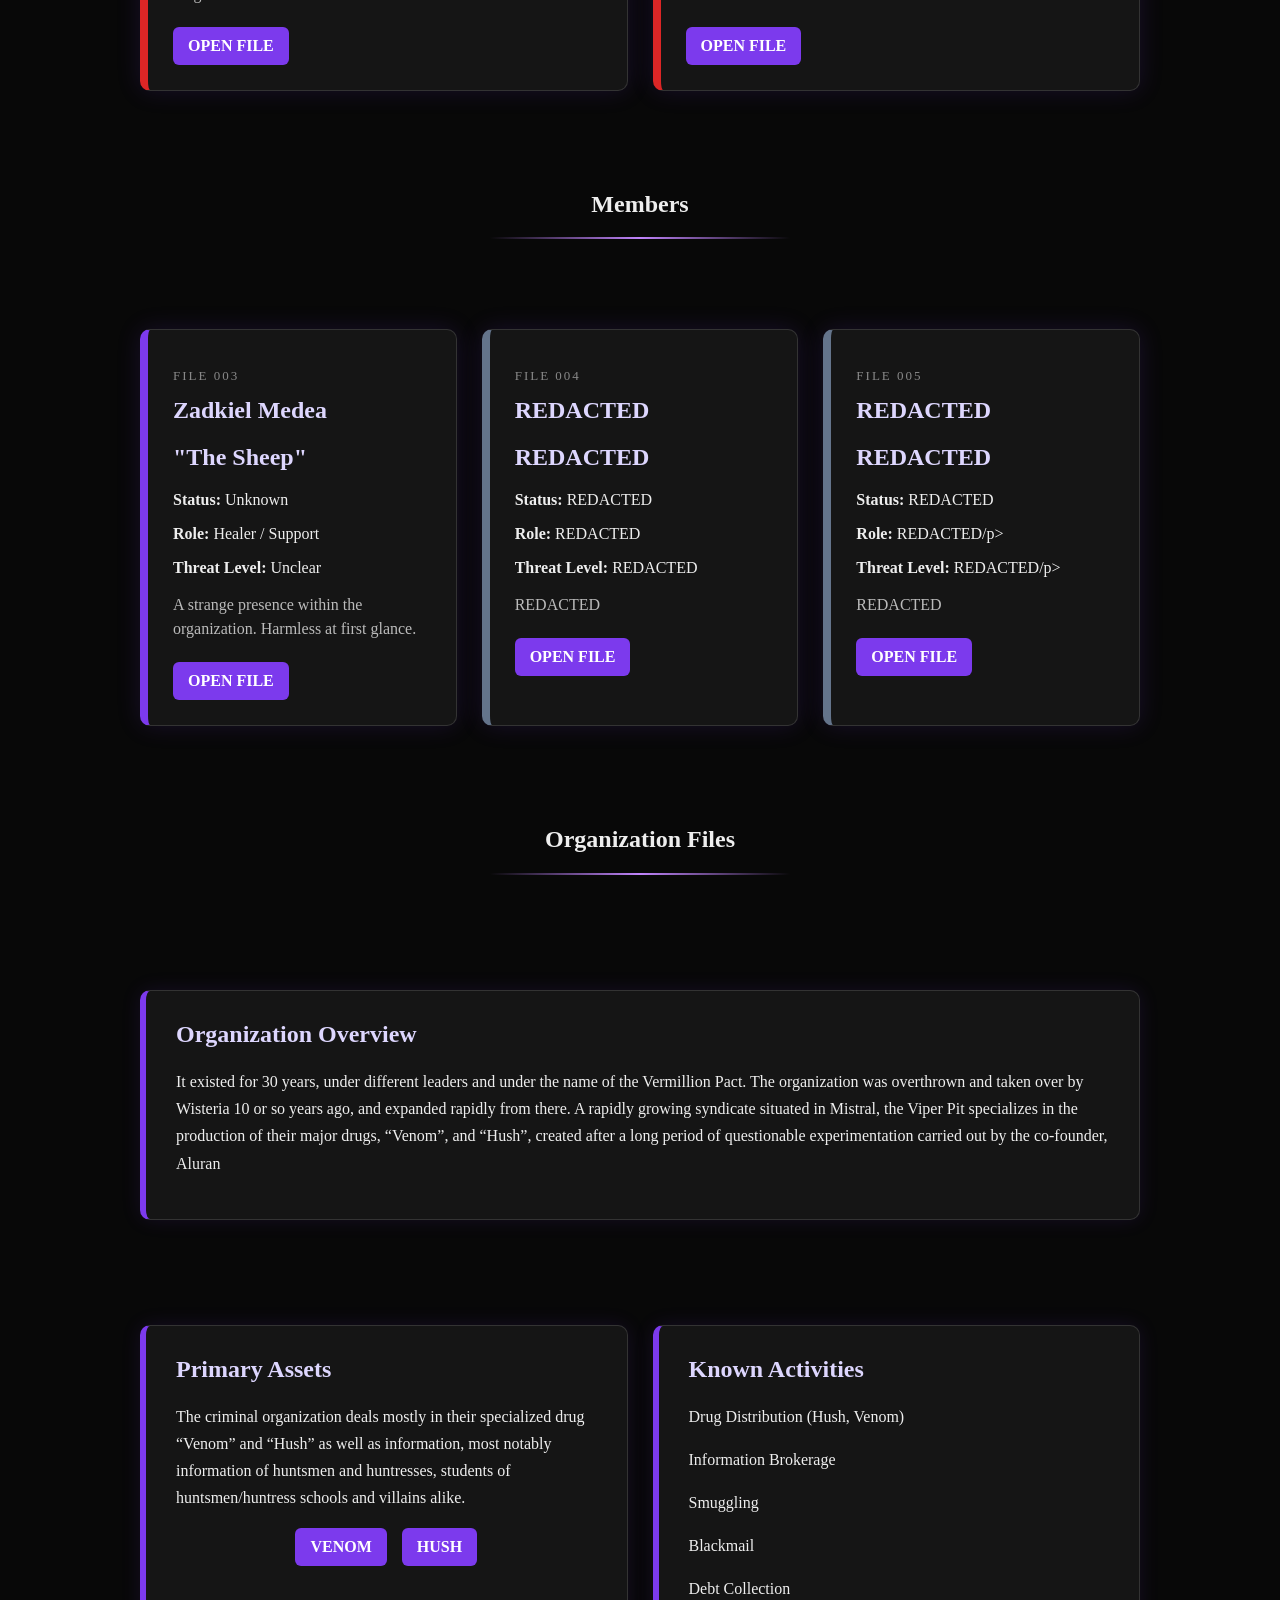
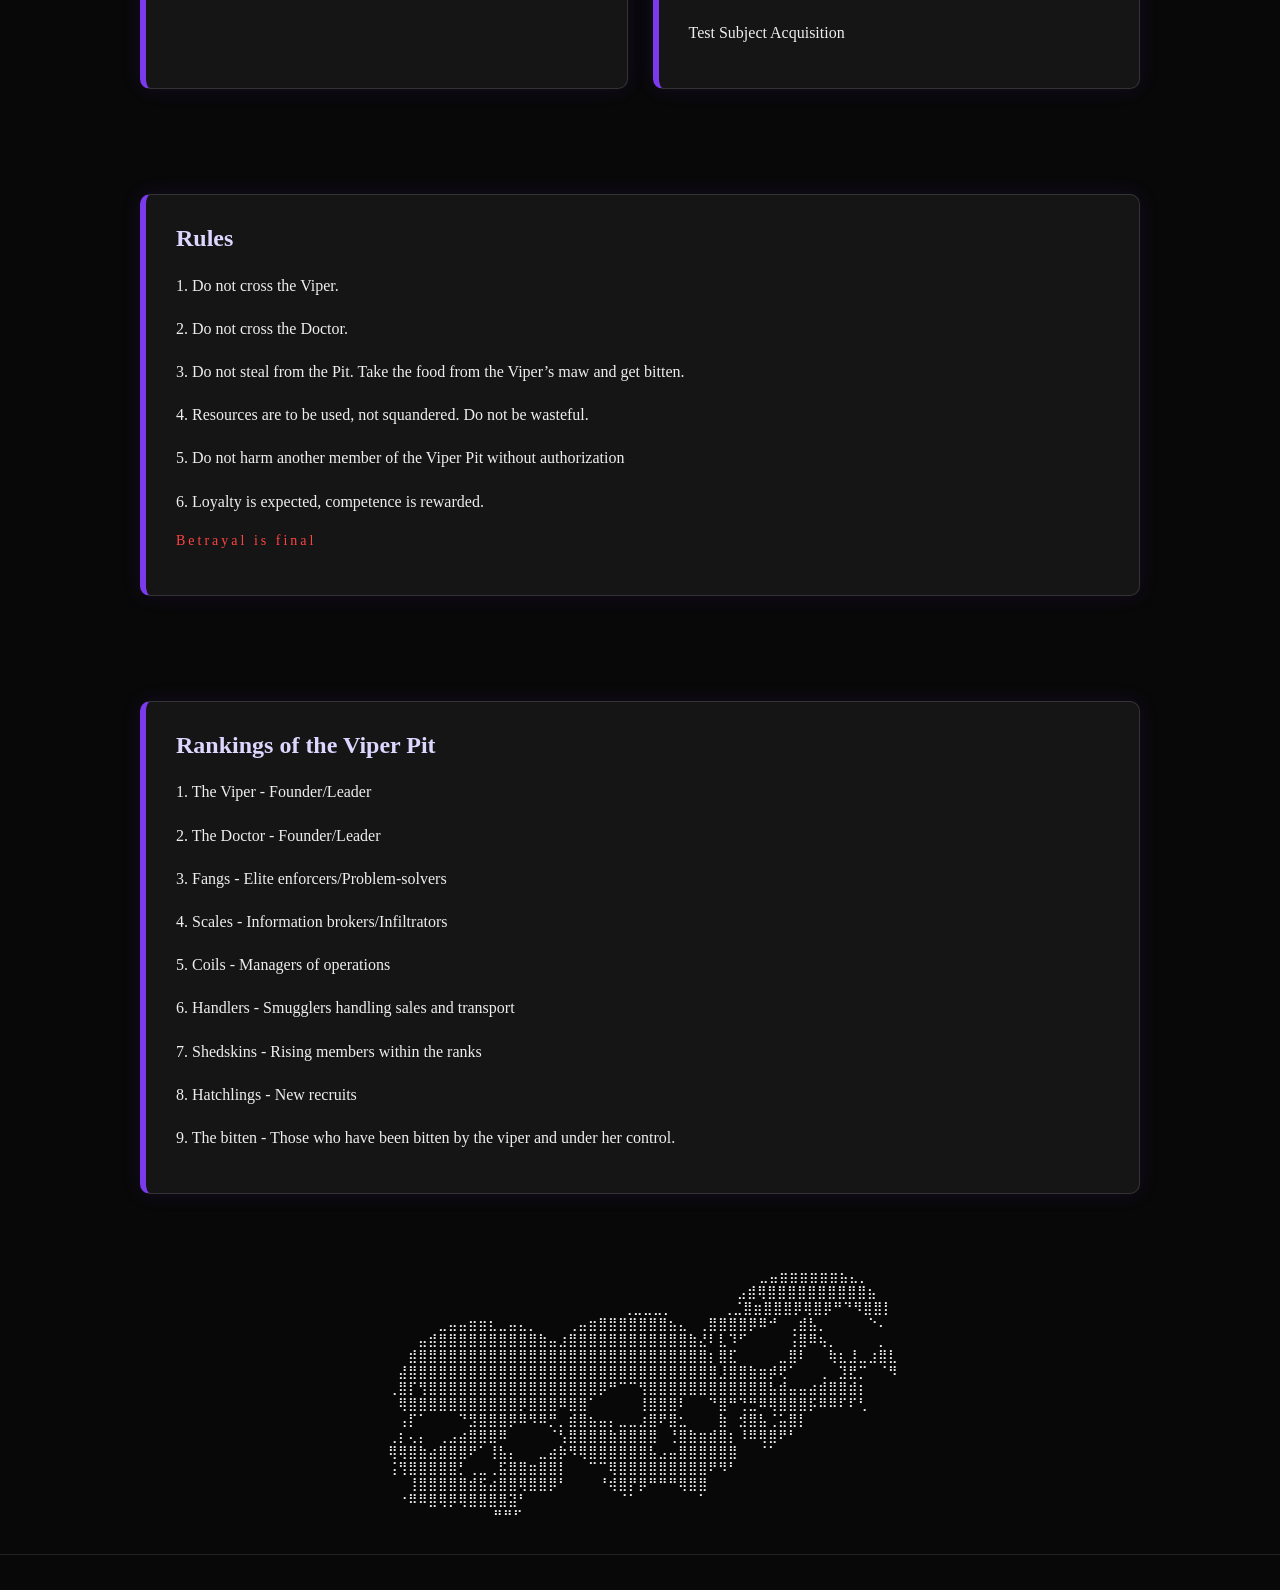
==== commit 8b27984a: "Update index.html" ====
--- a/index.html
+++ b/index.html
@@ -209,7 +209,7 @@
     <p>4. Resources are to be used, not squandered. Do not be wasteful.</p>
     <p>5. Do not harm another member of the Viper Pit without authorization</p>
     <p>6. Loyalty is expected, competence is rewarded.</p>
-    <p>7. Betrayal is final.</p>
+    <p class="access-warning">Betrayal is final</p>
      </main>
     
 </section>
